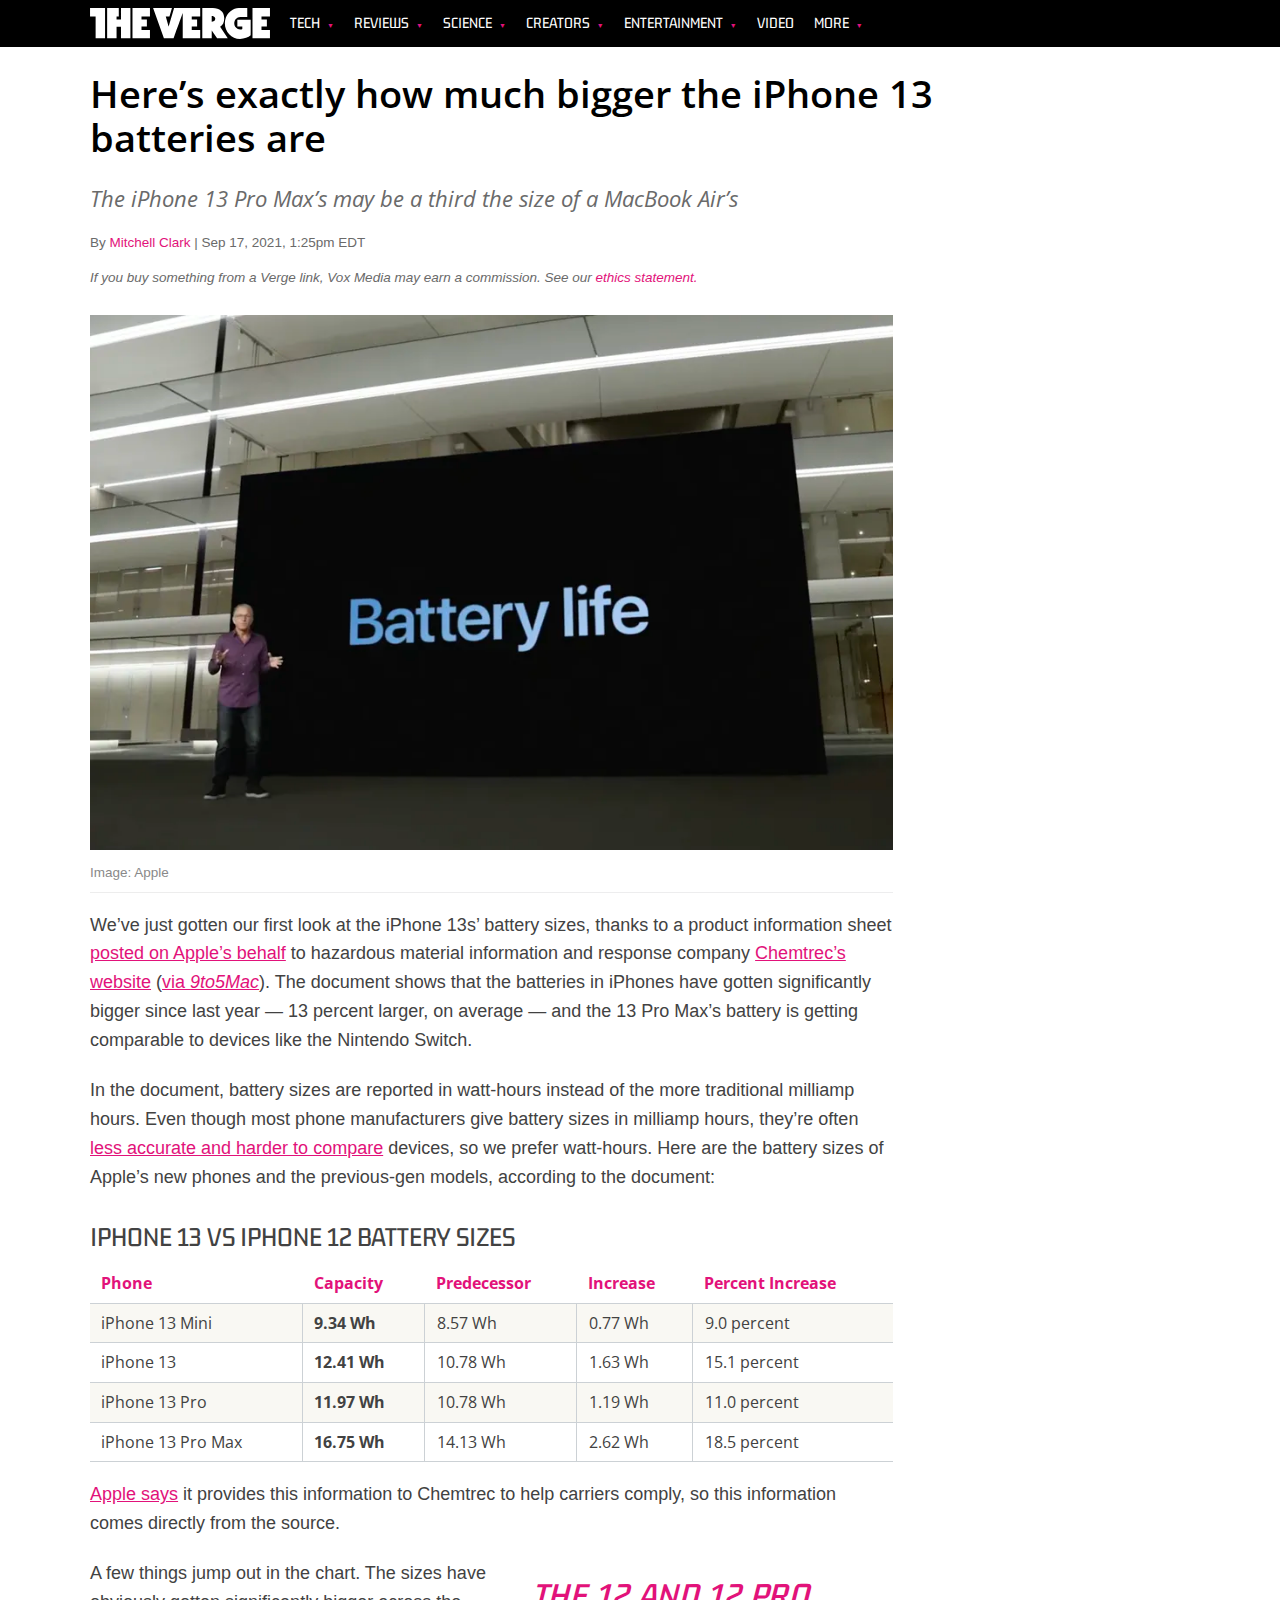
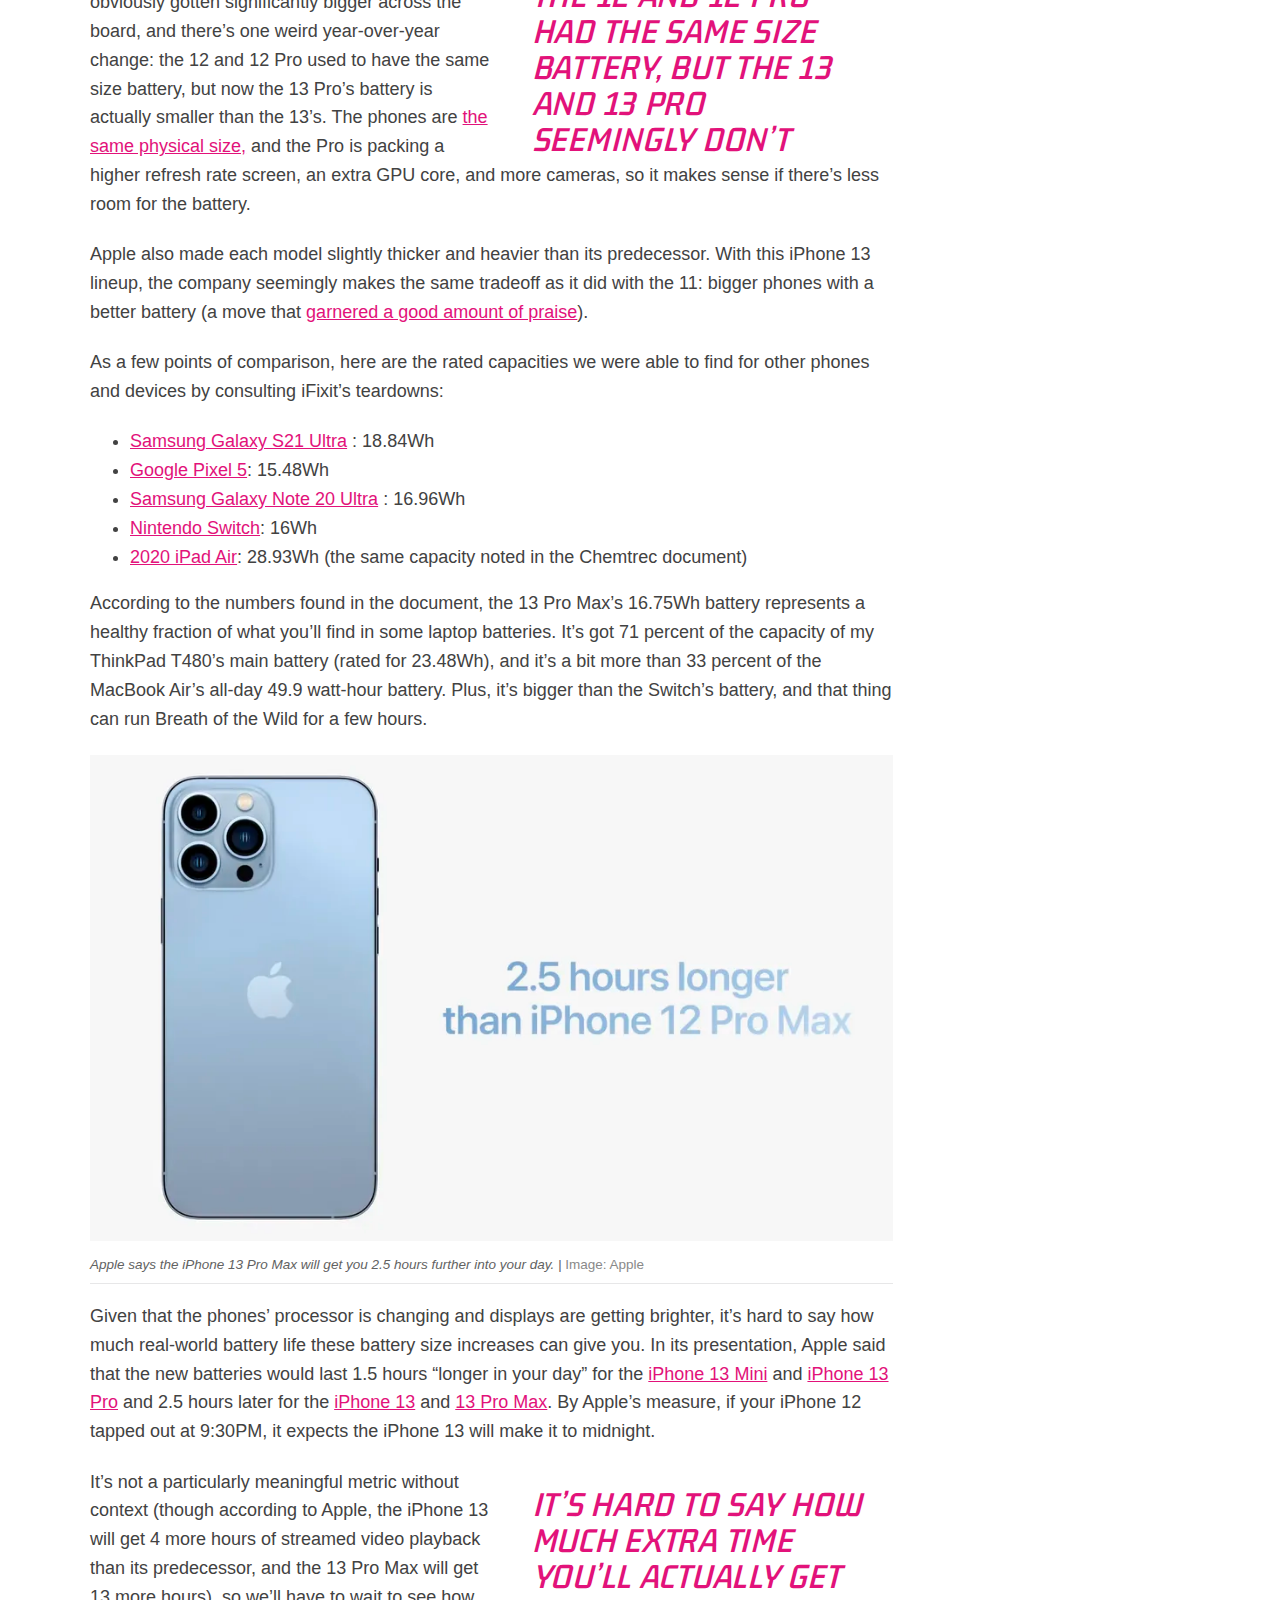
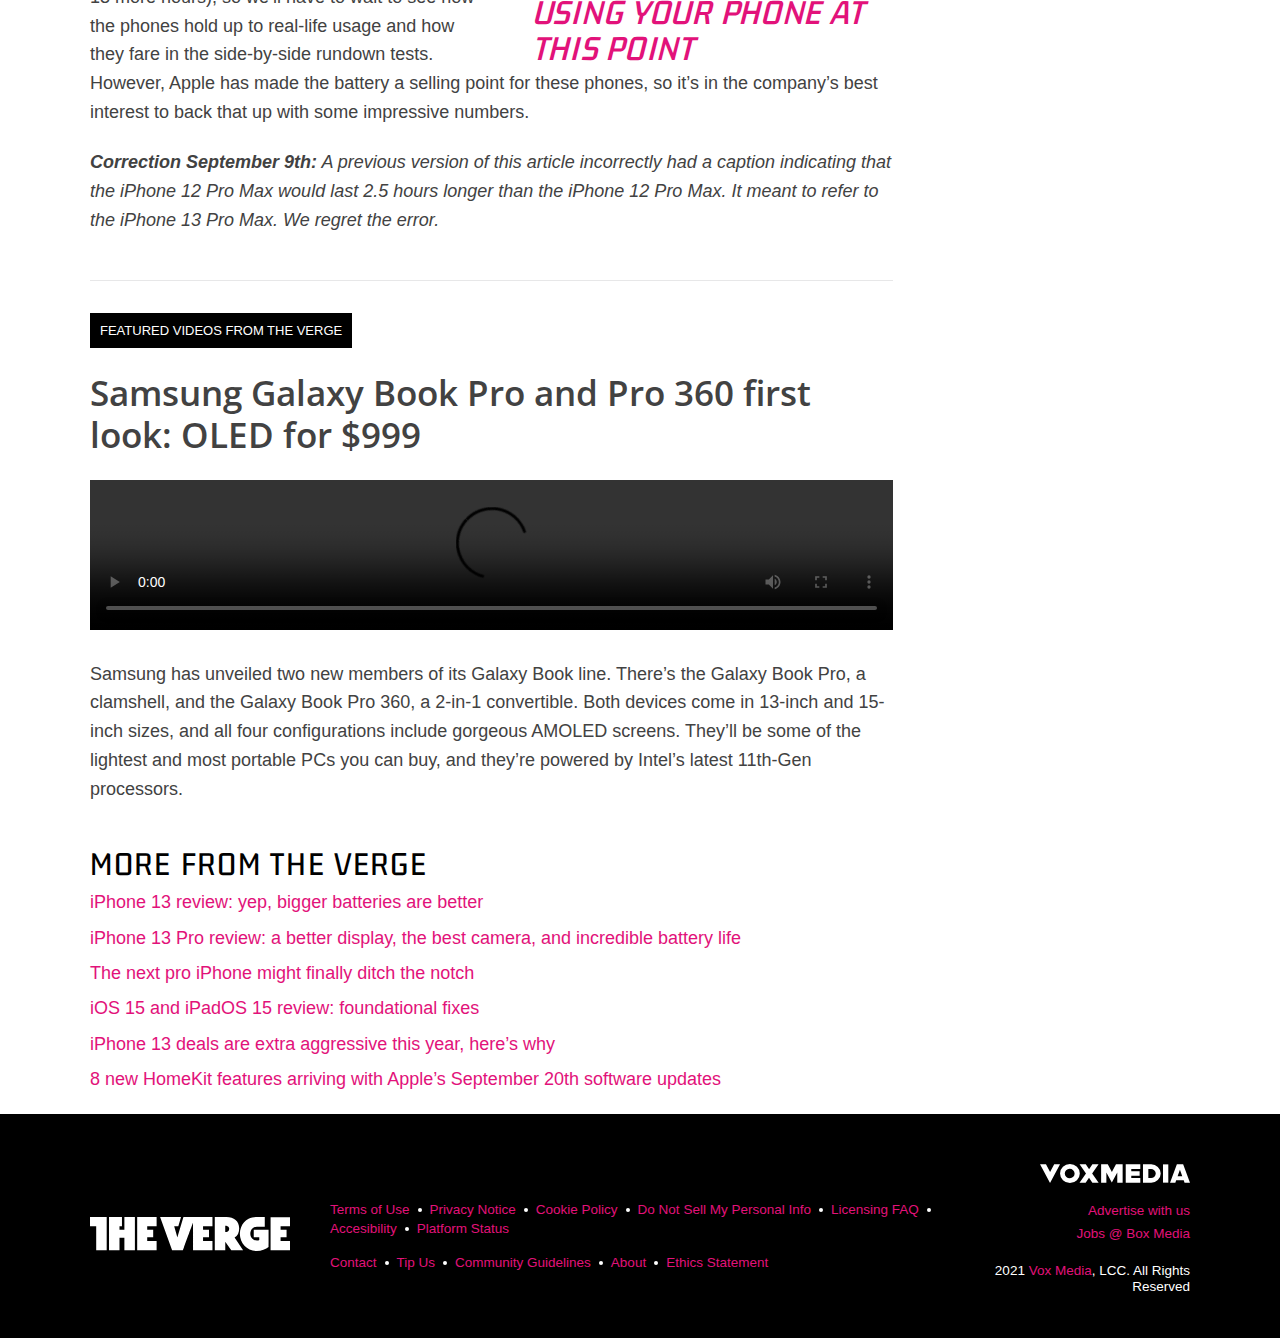
==== news-2.html @ 56ec9a62 "changed news2 name to news-2" ====
<!DOCTYPE html>
<html lang="en">
<head>
    <meta charset="UTF-8">
    <meta http-equiv="X-UA-Compatible" content="IE=edge">
    <meta name="viewport" content="width=device-width, initial-scale=1.0">
    <title>Here’s exactly how much bigger the iPhone 13 batteries are</title>
    <link rel="preconnect" href="https://fonts.googleapis.com">
    <link rel="preconnect" href="https://fonts.gstatic.com" crossorigin>
    <link href="https://fonts.googleapis.com/css2?family=Gemunu+Libre:wght@200;300;400;500;600;700;800&display=swap" rel="stylesheet">
    <link href="https://fonts.googleapis.com/css2?family=Open+Sans:ital,wght@0,300;0,400;0,500;0,600;0,700;0,800;1,300;1,400;1,500;1,600;1,700;1,800&display=swap" rel="stylesheet">
    <link rel="stylesheet" href="normalize.css">
    <link rel="stylesheet" href="styles.css">
</head>
<body>
    <header>
        <nav id="main-nav">
            <div class="nav-container">
                <img class="logo" src="images/logo.svg" alt="the verge logo">
                <ul>
                    <li>
                        <a href=#>TECH
                            <span class="arrow">&#x25BC</span>
                        </a>    
                        <ul class="submenu">
                            <li>
                                <a href=#>Video</a>
                            </li>
                            <li>
                                <a href=#>Amazon</a>
                            </li>
                            <li>
                                <a href=#>Apple</a>
                            </li>
                            <li>
                                <a href=#>Facebook</a>
                            </li>
                            <li>
                                <a href=#>Google</a>
                            </li>
                            <li>
                                <a href=#>Microsoft</a>
                            </li>
                            <li>
                                <a href=#>Samsung</a>
                            </li>
                            <li>
                                <a href=#>Tesla</a>
                            </li>
                            <li>
                                <a href=#>AI</a>
                            </li>
                            <li>
                                <a href=#>Cars</a>
                            </li>
                            <li>
                                <a href=#>Cybersecurity</a>
                            </li>
                            <li>
                                <a href=#>Movile</a>
                            </li>
                            <li>
                                <a href=#>Policy</a>
                            </li>
                            <li>
                                <a href=#>Privacy</a>
                            </li>
                            <li>
                                <a href=#>Scooters</a>
                            </li>
                        </ul>
                    </li>
                    <li>
                        <a href=#>REVIEWS
                            <span class="arrow">&#x25BC</span>
                        </a>    
                        <ul class="submenu">
                            <li>
                                <a href=#>Phones</a>
                            </li>
                            <li>
                                <a href=#>Laptops</a>
                            </li>
                            <li>
                                <a href=#>Headphones</a>
                            </li>
                            <li>
                                <a href=#>Cameras</a>
                            </li>
                            <li>
                                <a href=#>Tablets</a>
                            </li>
                            <li>
                                <a href=#>Smartwatches</a>
                            </li>
                            <li>
                                <a href=#>Speakers</a>
                            </li>
                            <li>
                                <a href=#>Drones</a>
                            </li>
                            <li>
                                <a href=#>Accesories</a>
                            </li>
                            <li>
                                <a href=#>Buying Guides</a>
                            </li>
                            <li>
                                <a href=#>How-tos</a>
                            </li>
                            <li>
                                <a href=#>Deals</a>
                            </li>
                        </ul>
                    </li>
                    <li>
                        <a href=#>SCIENCE
                        <span class="arrow">&#x25BC</span>
                        </a> 
                        <ul class="submenu">
                            <li>
                                <a href=#>Video</a>
                            </li>
                            <li>
                                <a href=#>Space</a>
                            </li>
                            <li>
                                <a href=#>NASA</a>
                            </li>
                            <li>
                                <a href=#>SpaceX</a>
                            </li>
                            <li>
                                <a href=#>Health</a>
                            </li>
                            <li>
                                <a href=#>Energy</a>
                            </li>
                            <li>
                                <a href=#>Environmrnt</a>
                            </li>
                        </ul>
                    </li>
                    <li>
                        <a href=#>CREATORS
                            <span class="arrow">&#x25BC</span>
                        </a>    
                        <ul class="submenu">
                            <li>
                                <a href=#>YouTube</a>
                            </li>
                            <li>
                                <a href=#>Instagram</a>
                            </li>
                            <li>
                                <a href=#>Adobe</a>
                            </li>
                            <li>
                                <a href=#>Kickstarter</a>
                            </li>
                            <li>
                                <a href=#>Tumblr</a>
                            </li>
                            <li>
                                <a href=#>ArtClub</a>
                            </li>
                            <li>
                                <a href=#>Cameras</a>
                            </li>
                            <li>
                                <a href=#>Photography</a>
                            </li>
                            <li>
                                <a href=#>What's in your bag?</a>
                            </li>
                        </ul>
                    </li>
                    <li>
                        <a href=#>ENTERTAINMENT
                            <span class="arrow">&#x25BC</span>
                        </a>    
                        <ul class="submenu">
                            <li>
                                <a href=#>Film</a>
                            </li>
                            <li>
                                <a href=#>TV</a>
                            </li>
                            <li>
                                <a href=#>Games</a>
                            </li>
                            <li>
                                <a href=#>Fortnite</a>
                            </li>
                            <li>
                                <a href=#>Game of Thrones</a>
                            </li>
                            <li>
                                <a href=#>Books</a>
                            </li>
                            <li>
                                <a href=#>Comics</a>
                            </li>
                            <li>
                                <a href=#>Music</a>
                            </li>
                        </ul>
                    </li>
                    <li>
                        <a href="https://www.youtube.com/user/theverge">VIDEO</a>
                    </li>
                    <li>
                        <a href=#>MORE
                            <span class="arrow">&#x25BC</span>
                        </a>    
                        <ul class="submenu">
                            <li>
                                <a href=#>FEATURES</a>
                            </li>
                            <li>
                                <a href=#>PODCASTS</a>
                            </li>
                            <li>
                                <a href=#>NEWSLETTERS</a>
                            </li>
                            <li>
                                <a href=#>STORE</a>
                            </li>
                        </ul>
                    </li>
                </ul>
            </div>
        </nav>
    </header>
    <main>
        <article>
            <h1 class="title">Here’s exactly how much bigger the iPhone 13 batteries are</h1>
            <p class="summary">The iPhone 13 Pro Max’s may be a third the size of a MacBook Air’s</p>
            <div class="author-container">
                <span>By</span>
                <span><a href="https://www.theverge.com/authors/mitchell-clark">Mitchell Clark</a></span> |
                <time datetime="2021-09-17T17:25:47">Sep 17, 2021,  1:25pm EDT</time>
            </div>
            <p class=disclosure>
                If you buy something from a Verge link, Vox Media may earn a commission. See our 
                    <a href="https://www.theverge.com/ethics-statement" target="_blank">ethics statement.
                    </a>
            </p>
            <div class="container">
                <figure class="figure-1">
                    <img
                        src="images/image5.webp"
                        alt="Battery life">
                    <figcaption>
                        Image: Apple                                       
                    </figcaption>
                </figure>
                <p>
                    We’ve just gotten our first look at the iPhone 13s’ battery sizes, thanks to a product information sheet
                    <a href="https://www.apple.com/legal/more-resources/gtc.html" target=_blank>posted on Apple’s behalf</a> 
                    to hazardous material information and response company 
                    <a href="https://app.clickdimensions.com/blob/chemtreccom-aczvc/files/apis_bpisreportupdated20210916.pdf?1631813744835">
                    Chemtrec’s website</a> 
                    (<a href="https://9to5mac.com/2021/09/16/iphone-13-battery-life/">via <em>9to5Mac</em></a>). The document shows that
                    the batteries in iPhones have gotten significantly bigger since last year — 13 percent larger, on average —
                    and the 13 Pro Max’s battery is getting comparable to devices like the Nintendo Switch.
                </p>
                <p>
                    In the document, battery sizes are reported in watt-hours instead of the more traditional milliamp hours.
                    Even though most phone manufacturers give battery sizes in milliamp hours, they’re often 
                    <a href="https://www.nytimes.com/wirecutter/blog/watts-in-a-name-why-were-using-watt-hours-to-compare-batteries/">
                    less accurate and harder to compare</a> devices, so we prefer watt-hours. Here are the battery sizes of
                    Apple’s new phones and the previous-gen models, according to the document:
                </p>
                <h3>IPHONE 13 VS IPHONE 12 BATTERY SIZES</h3>
                <table id="table">
                    <thead>
                        <tr>
                            <th>Phone</th>
                            <th>Capacity</th>
                            <th>Predecessor</th>
                            <th>Increase</th>
                            <th>Percent Increase</th>
                        </tr>
                    </thead>
                    <tbody>
                        <tr>
                            <td>iPhone 13 Mini</td>
                            <td>9.34 Wh</td>
                            <td>8.57 Wh</td>
                            <td>0.77 Wh</td>
                            <td>9.0 percent</td>
                        </tr>
                        <tr>
                            <td>iPhone 13</td>
                            <td>12.41 Wh</td>
                            <td>10.78 Wh</td>
                            <td>1.63 Wh</td>
                            <td>15.1 percent</td>
                        </tr>
                        <tr>
                            <td>iPhone 13 Pro</td>
                            <td>11.97 Wh</td>
                            <td>10.78 Wh</td>
                            <td>1.19 Wh</td>
                            <td>11.0 percent</td>
                        </tr>
                        <tr>
                            <td>iPhone 13 Pro Max</td>
                            <td>16.75 Wh</td>
                            <td>14.13 Wh</td>
                            <td>2.62 Wh</td>
                            <td>18.5 percent</td>
                        </tr>
                    </tbody>
                </table>
                <p>
                    <a href="https://www.apple.com/legal/more-resources/gtc.html" target="_blank">Apple says</a>
                    it provides this information to Chemtrec to help carriers comply, so this information comes
                    directly from the source.
                </p>
                <aside>
                    <q>THE 12 AND 12 PRO HAD THE SAME SIZE BATTERY, BUT THE 13 AND 13 PRO SEEMINGLY DON’T</q>
                </aside>
                <p>
                    A few things jump out in the chart. The sizes have obviously gotten significantly bigger across
                    the board, and there’s one weird year-over-year change: the 12 and 12 Pro used to have the same
                    size battery, but now the 13 Pro’s battery is actually smaller than the 13’s. The phones are
                    <a href="https://www.theverge.com/22674143/apple-iphone-13-pro-12-samsung-galaxy-pixel-android-comparison-specs">
                    the same physical size,</a> and the Pro is packing a higher refresh rate screen, an extra GPU
                    core, and more cameras, so it makes sense if there’s less room for the battery.
                </p>
                <p>
                    Apple also made each model slightly thicker and heavier than its predecessor. With this iPhone 13
                    lineup, the company seemingly makes the same tradeoff as it did with the 11: bigger phones with a
                    better battery (a move that <a href="https://www.theverge.com/2019/9/11/20859715/iphone-11-pro-max-battery-life-size-thickness-weight-apple">
                    garnered a good amount of praise</a>).
                </p>
                <p>
                    As a few points of comparison, here are the rated capacities we were able to find for other phones and
                    devices by consulting iFixit’s teardowns:
                </p>
                <ul class="phones">
                    <li><a href="https://guide-images.cdn.ifixit.com/igi/m4vrgZ3PqskbyvKM.huge">Samsung Galaxy S21 Ultra</a>
                        : 18.84Wh</li>
                    <li><a href="https://guide-images.cdn.ifixit.com/igi/oR3xLWXumQOWvDOi.huge">Google Pixel 5</a>: 15.48Wh</li>
                    <li><a href="https://guide-images.cdn.ifixit.com/igi/fGLArIvH1JFVZruL.huge">Samsung Galaxy Note 20 Ultra</a>
                        : 16.96Wh</li>
                    <li><a href="https://guide-images.cdn.ifixit.com/igi/FMbVvMqgfc4HxXFV.huge">Nintendo Switch</a>: 16Wh</li>
                    <li><a href="https://es.ifixit.com/Desmontaje/iPad+Air+4+Teardown/141032">2020 iPad Air</a>: 28.93Wh 
                        (the same capacity noted in the Chemtrec document)</li>
                </ul>
                <p>
                    According to the numbers found in the document, the 13 Pro Max’s 16.75Wh battery represents a healthy
                    fraction of what you’ll find in some laptop batteries. It’s got 71 percent of the capacity of my
                    ThinkPad T480’s main battery (rated for 23.48Wh), and it’s a bit more than 33 percent of the MacBook Air’s
                    all-day 49.9 watt-hour battery. Plus, it’s bigger than the Switch’s battery, and that thing can run
                    Breath of the Wild for a few hours.
                </p>
                <figure class="figure-2">
                    <img
                        src="images/image6.webp"
                        alt="iPhone 13 Pro Max">
                    <figcaption>
                        Apple says the iPhone 13 Pro Max will get you 2.5 hours further into your day. | 
                        <span>Image: Apple</span>                                       
                    </figcaption>
                </figure>
                <p>
                    Given that the phones’ processor is changing and displays are getting brighter, it’s hard to say how
                    much real-world battery life these battery size increases can give you. In its presentation, Apple said
                    that the new batteries would last 1.5 hours “longer in your day” for the 
                    <a href="https://www.youtube.com/watch?v=EvGOlAkLSLw&t=3154s">iPhone 13 Mini</a> and 
                    <a href="https://youtu.be/EvGOlAkLSLw?t=4401">iPhone 13 Pro</a> and 2.5 hours later for the 
                    <a href="https://youtu.be/EvGOlAkLSLw?t=3156">iPhone 13</a> and 
                    <a href="https://youtu.be/EvGOlAkLSLw?t=4407">13 Pro Max</a>. By Apple’s measure, if your iPhone 12
                    tapped out at 9:30PM, it expects the iPhone 13 will make it to midnight.
                </p>
                <aside>
                    <q>IT’S HARD TO SAY HOW MUCH EXTRA TIME YOU’LL ACTUALLY GET USING YOUR PHONE AT THIS POINT</q>
                </aside>
                <p>
                    It’s not a particularly meaningful metric without context (though according to Apple, the iPhone 13
                    will get 4 more hours of streamed video playback than its predecessor, and the 13 Pro Max will get
                    13 more hours), so we’ll have to wait to see how the phones hold up to real-life usage and how they
                    fare in the side-by-side rundown tests. However, Apple has made the battery a selling point for these
                    phones, so it’s in the company’s best interest to back that up with some impressive numbers.
                </p>
                <p class=correction>
                    <em><strong>Correction September 9th:</strong> A previous version of this article incorrectly had a
                    caption indicating that the iPhone 12 Pro Max would last 2.5 hours longer than the iPhone 12 Pro Max.
                    It meant to refer to the iPhone 13 Pro Max. We regret the error.</em>
                </p>
                <div>
                    <span class="box-title">FEATURED VIDEOS FROM THE VERGE</span>
                </div>
                <h2 class="video-title">Samsung Galaxy Book Pro and Pro 360 first look: OLED for $999</h2>
                <figure id="video">    
                    <video controls>
                        <source src="video/video2.mp4" type="video/mp4">
                    </video>
                    <figcaption>
                        Samsung has unveiled two new members of its Galaxy Book line. There’s the Galaxy Book Pro,
                        a clamshell, and the Galaxy Book Pro 360, a 2-in-1 convertible. Both devices come in 13-inch
                        and 15-inch sizes, and all four configurations include gorgeous AMOLED screens. They’ll be
                        some of the lightest and most portable PCs you can buy, and they’re powered by Intel’s latest
                        11th-Gen processors.
                    </figcaption>
                </figure>
                <h2 class="more-news-title">MORE FROM THE VERGE</h2>
                <ul class="more-news">
                    <li>
                        <a href="https://www.theverge.com/22684421/apple-iphone-13-mini-review">
                        iPhone 13 review: yep, bigger batteries are better
                        </a>
                    </li>
                    <li>
                        <a href="https://www.theverge.com/22684033/apple-iphone-13-pro-max-review">
                        iPhone 13 Pro review: a better display, the best camera, and incredible battery life
                        </a>
                    </li>
                    <li>
                        <a href="https://www.theverge.com/2021/9/20/22683948/iphone-14-rumor-foldable-fingerprint-48mp-punch-hole">
                        The next pro iPhone might finally ditch the notch
                        </a>
                    </li>
                    <li>
                        <a href="https://www.theverge.com/22683681/ios-15-ipados-review-iphone-ipad-apple">
                        iOS 15 and iPadOS 15 review: foundational fixes
                        </a>
                    </li>
                    <li>
                        <a href="https://www.theverge.com/2021/9/20/22678111/iphone-13-carrier-promotions-new-signups">
                        iPhone 13 deals are extra aggressive this year, here’s why
                        </a>
                    </li>
                    <li>
                        <a href="https://www.theverge.com/2021/9/17/22679870/new-apple-homekit-features-homepod-mini">
                        8 new HomeKit features arriving with Apple’s September 20th software updates
                        </a>
                    </li>
                </ul>
            </div>
        </article>
    </main>
    <footer>
        <div class="footer-container">
            <div>
                <img class="footer-logo" src="images/logo.svg" alt="the verge logo">
            </div>
            <div class="footer-list">
                <ul>
                    <li>
                        <a href="#">Terms of Use</a>
                        <span class="dot"></span>
                    </li>
                    <li>
                        <a href="#">Privacy Notice</a>
                        <span class="dot"></span>
                    </li>
                    <li>
                        <a href="#">Cookie Policy</a>
                        <span class="dot"></span>
                    </li>
                    <li>
                        <a href="#">Do Not Sell My Personal Info</a>
                        <span class="dot"></span>
                    </li>
                    <li>
                        <a href="#">Licensing FAQ</a>
                        <span class="dot"></span>
                    </li>
                    <li>
                        <a href="#">Accesibility</a>
                        <span class="dot"></span>
                    </li>
                    <li>
                        <a href="#">Platform Status</a>
                    </li>
                </ul>
                <ul>
                    <li>
                        <a href="#">Contact</a>
                        <span class="dot"></span>
                    </li>
                    <li>
                        <a href="#">Tip Us</a>
                        <span class="dot"></span>
                    </li>
                    <li>
                        <a href="#">Community Guidelines</a>
                        <span class="dot"></span>
                    </li>
                    <li>
                        <a href="#">About</a>
                        <span class="dot"></span>
                    </li>
                    <li>
                        <a href="#">Ethics Statement</a>
                    </li>
            </div>
            <div class="rights">
                <a href="#"><img src="images/voxmedia.svg" alt="voxmedia logo" class="voxmedia-logo"></a>
                <a href=#>Advertise with us</a>
                <a href=#>Jobs @ Box Media</a>
                <p>2021 <a href=#>Vox Media</a>, LCC. All Rights Reserved</p>
            </div>
        </div>
    </footer>
</body>
</html>
---- styles.css ----
* {
    box-sizing: border-box;
}

main {
    margin: 0 auto;
    max-width: 1100px;
}

h1 {
    font-family: 'Open Sans', Helvetica, sans-serif;
    font-weight: 600;
    font-size: 38px;
    color: #000000;  
}

h3 {
    margin-bottom: 10.8px;
    line-height: 33.75px;
    font-family: 'Gemunu Libre', Helvetica, sans-serif;
    font-size: 28.125px;
    font-weight: 500;
    color: #424242; 
}

figure {
    margin: 0;
}

article p {
    margin-bottom: 21.6px;
    line-height: 28.8px;
    font-family: Helvetica, sans-serif;
    font-size: 18px;
    font-weight: 300;
    color: #424242;
}

article p a {
    color:#e2127A;
    cursor: pointer;
}

article p a:hover {
    color: #a32a66fa;
    text-decoration: none;
}

aside {
    position: relative;
    margin-left: 5%;
    width: 45%;
    letter-spacing: 0.72px;
    line-height: 36px;
    padding-top: 18px;
    padding-right: 22.5px;
    float: right;
    font-family: 'Gemunu Libre', Helvetica, sans-serif;
    font-size: 36px;
    font-style: italic;
    font-weight: 600;
    color: #e2127A; 
}

aside q::before {
    content: "";
}

#main-nav {
    padding: 8px 0;
    background-color: #000; 
}

#main-nav .logo {
    width: 180px;
    margin-right: 20px;
}

#main-nav a {
    display: flex;
    display: block;
    align-items: center;
    justify-content: center;
    height: inherit;
    background-color: #000;
    color:#ffffff;
    font-family: 'Gemunu Libre', Arial, Helvetica, sans-serif;
    text-decoration: none;
    white-space: nowrap;
    margin-right: 20px;
}

#main-nav ul {
    display: flex;   
    margin: 0;
    padding: 0;
    list-style: none;
}

#main-nav .nav-container {
    display: flex;
    align-items: center;
    max-width: 1100px;
    margin: auto;
}

#main-nav li {
    text-align: center;
    position: relative;
    width: 100%;
}

#main-nav li:hover .submenu > li {
    display: block;
    top: 0px
}

.submenu li {
    display: none;
    position: absolute;
    width: 100%;
    min-width: 150px;
}

.submenu {
    display: flex;
    flex-direction: column;
    position: absolute;
    width: 100%;
}

.arrow {
    margin-left: 4px;
    font-size: 7px;
    color: #e2127A;
}

.arrow:hover {
    color:#ffffff
}

h1.title {
    width: 80%;
}

.summary {   
    font-family: 'Open Sans', sans-serif;
    font-size: 21.6px;
    font-style: italic;
    font-weight: 400;
    color: #6A6A6A;
}

.author-container {    
    font-family: Helvetica, sans-serif;
    font-size: 13.5px;
    font-weight: 300;
    color: #6A6A6A;
}

.author-container a {
    text-decoration: none;
    color: #e2127A;
}

.author-container a:hover {
    color: #a32a66fa;
}

p.disclosure {    
    font-family: Helvetica, sans-serif;
    font-size: 13.5px;
    font-style: italic;
    font-weight: 400;
    color: #6A6A6A;
}

p.disclosure a {
    text-decoration: none;
    color: #e2127A;
}

p.disclosure a:hover {
    color:#e2127A;
}

.container {
    width: 73%;
}

.figure-1 img {
    width: 100%;
}

.figure-1 figcaption {
    padding: 8px 0px;
    line-height: 21.6px;
    border-bottom-color: rgb(231, 231, 232);
    border-bottom-style: solid;
    border-bottom-width: 1px;
    font-family: Helvetica, sans-serif;
    font-size: 13.5px;       
    color: #626262;
    opacity: 0.75;
}

#table {
    text-align: left;
    width: 100%;
    border-collapse: collapse;
    font-family: 'Open Sans', sans-serif;
    font-feature-settings: "tnum";
    font-size: 16px; 
}

#table tbody tr:nth-child(odd) {
    background-color: #f9f8f3ff;
}

#table th, #table td {
    padding: 10.125px 11.25px;
    border: 1px solid #ccd1d5;
}

#table th {
    border: none;
    font-weight: 700;
    color: #e2127A; 
}

#table td {    
    font-weight: 400;
    color: #424242;
}

#table tbody tr td:first-child {
    border-left: none;
}

#table tbody tr td:last-child {
    border-right: none;
}

#table tbody tr td:nth-child(2) {
    font-weight: bold;
}

ul.phones {
    line-height: 28.8px;
    font-family: Helvetica, sans-serif;
    font-size: 18px;
    font-weight: 300;
    color: #424242;
}

.phones li a {
    line-height: 28.8px;
    font-family: Helvetica, sans-serif;
    font-size: 18px;
    font-weight: 300;
    color: #e2127A;
}

.phones a:hover {
    color: #a32a66fa;
    text-decoration: none;
}
    
.figure-2 img {
    width: 100%;
}

.figure-2 figcaption {
    padding: 8px 0px;
    border-bottom-color: rgb(231, 231, 232);
    border-bottom-style: solid;
    border-bottom-width: 1px;
    line-height: 21.6px;
    font-family: Helvetica, sans-serif;
    font-size: 13.5px;
    font-style: italic; 
    color: #626262;
}

.figure-2 figcaption span {
    font-style: normal;
    opacity: 0.75;    
}

p.correction {
    margin-bottom: 40px;
    margin-block-start: 0px;
    padding-bottom: 45px;
    border-bottom-color: rgb(231, 231, 232);
    border-bottom-style: solid;
    border-bottom-width: 1px;
}

.correction strong{
    font-weight: bold;
}

span.box-title {
    padding: 10px;
    margin-bottom: 15px;
    background-color: #000000;
    line-height: 20.8px;
    font-family: Helvetica, sans-serif;
    font-size: 13px;
    color: #ffffff;        
}

h2.video-title {
    margin-bottom: 25px;
    line-height: 42.1875px;
    font-family: 'Open Sans', Helvetica, sans-serif;
    font-weight: 600;
    font-size: 35.1562px;
    color: rgb(66,66,66);
}   

video {
    width: 100%;
}

#video figcaption {
    margin-top: 25px;
    font-family: Helvetica, sans-serif;
    font-size: 18px;
    font-weight: 300;
    line-height: 28.8px;
    color: rgb(66,66,66); 
}

.more-news-title {
    padding-top: 12px;
    padding-right: 8px;
    margin-bottom:1px;
    font-family: 'Gemunu Libre', Helvetica, sans-serif;
    font-size: 34.2px;
    font-weight: 500;
    letter-spacing: 1.71px;
}

ul.more-news {
    margin-top:2px;
    padding: 0;
    list-style: none;    
}

.more-news li {
    padding: 8px 0px;
    list-style: none;
}
.more-news a {
    font-family: Helvetica, sans-serif;
    font-size: 18px;
    font-weight: 400;
    line-height: 18px;
    text-decoration: none;
    color: #e2127A;
}

.more-news a:hover {
    color: #a32a66fa
}

footer {
    width: 100%;
    padding: 50px 0 30px;
    background-color: #000000;
}

.footer-container {
    display: flex;
    justify-content: space-between;
    align-items: center;
    margin: 0 auto;
    max-width: 1100px;
}

.footer-logo {
    width: 200px;
}

.footer-list {
    flex-grow: 1;
}

.footer-list li {
    display: inline;
    padding-right: 4px;
}

.footer-list a {
    font-family: Helvetica, sans-serif;
    font-size: 13.5px;
    text-decoration: none;
    color: #e2127A;
}

.footer-list a:hover {
    color:#690f3c;
}

.dot {
    display: inline-block;
    margin-bottom: 2px;
    margin-left: 4px;
    height: 4px;
    width: 4px;
    border-radius: 50%;
    background-color: white;
}

.voxmedia-logo {
    width: 150px;
    margin-bottom: 8px;
}

.rights {
    display: flex;
    flex-direction: column;
    align-items: flex-end;
    text-align: right;
    font-family: Helvetica, sans-serif;
    font-family: Helvetica, sans-serif;
    font-size: 13.5px;
    color: white;
}

.rights a {
    margin-bottom: 8px;
    text-decoration: none;
    color: #e2127A;
}

.rights a:hover {
    color:#690f3c;
}
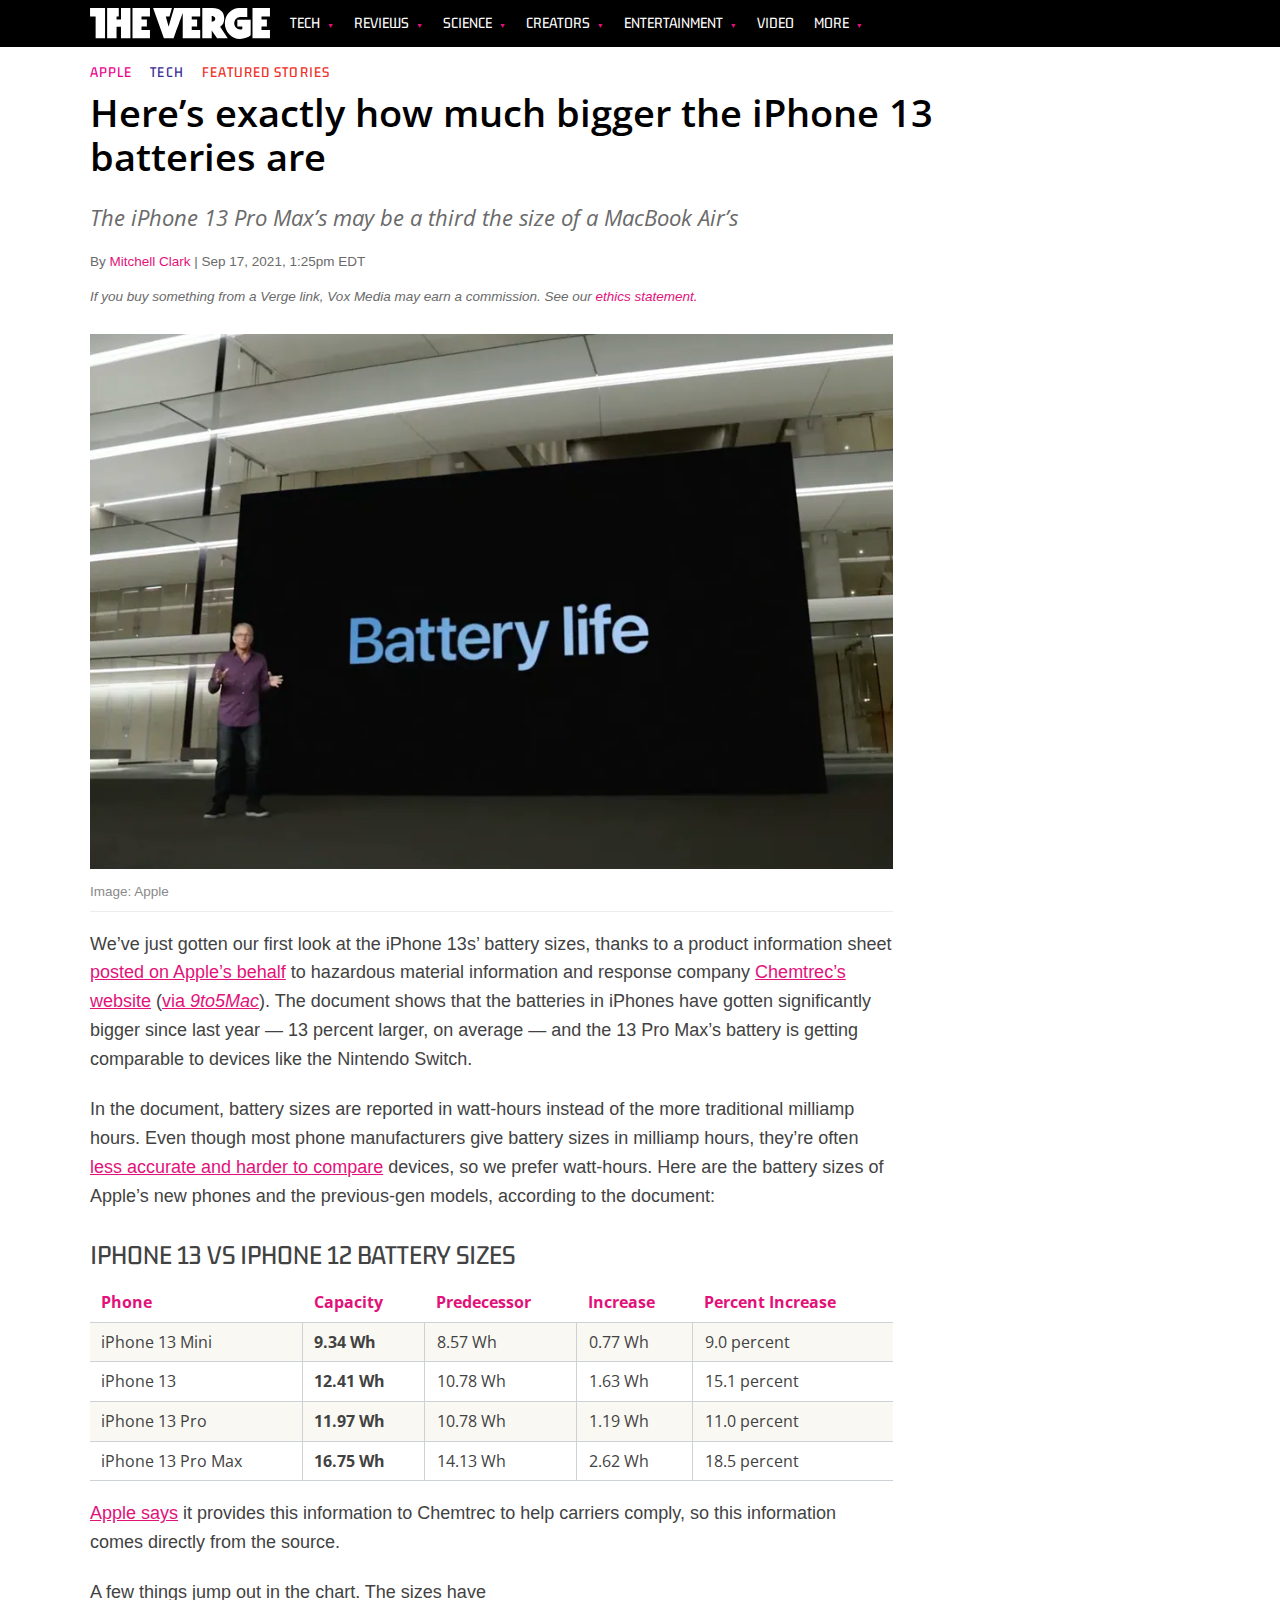
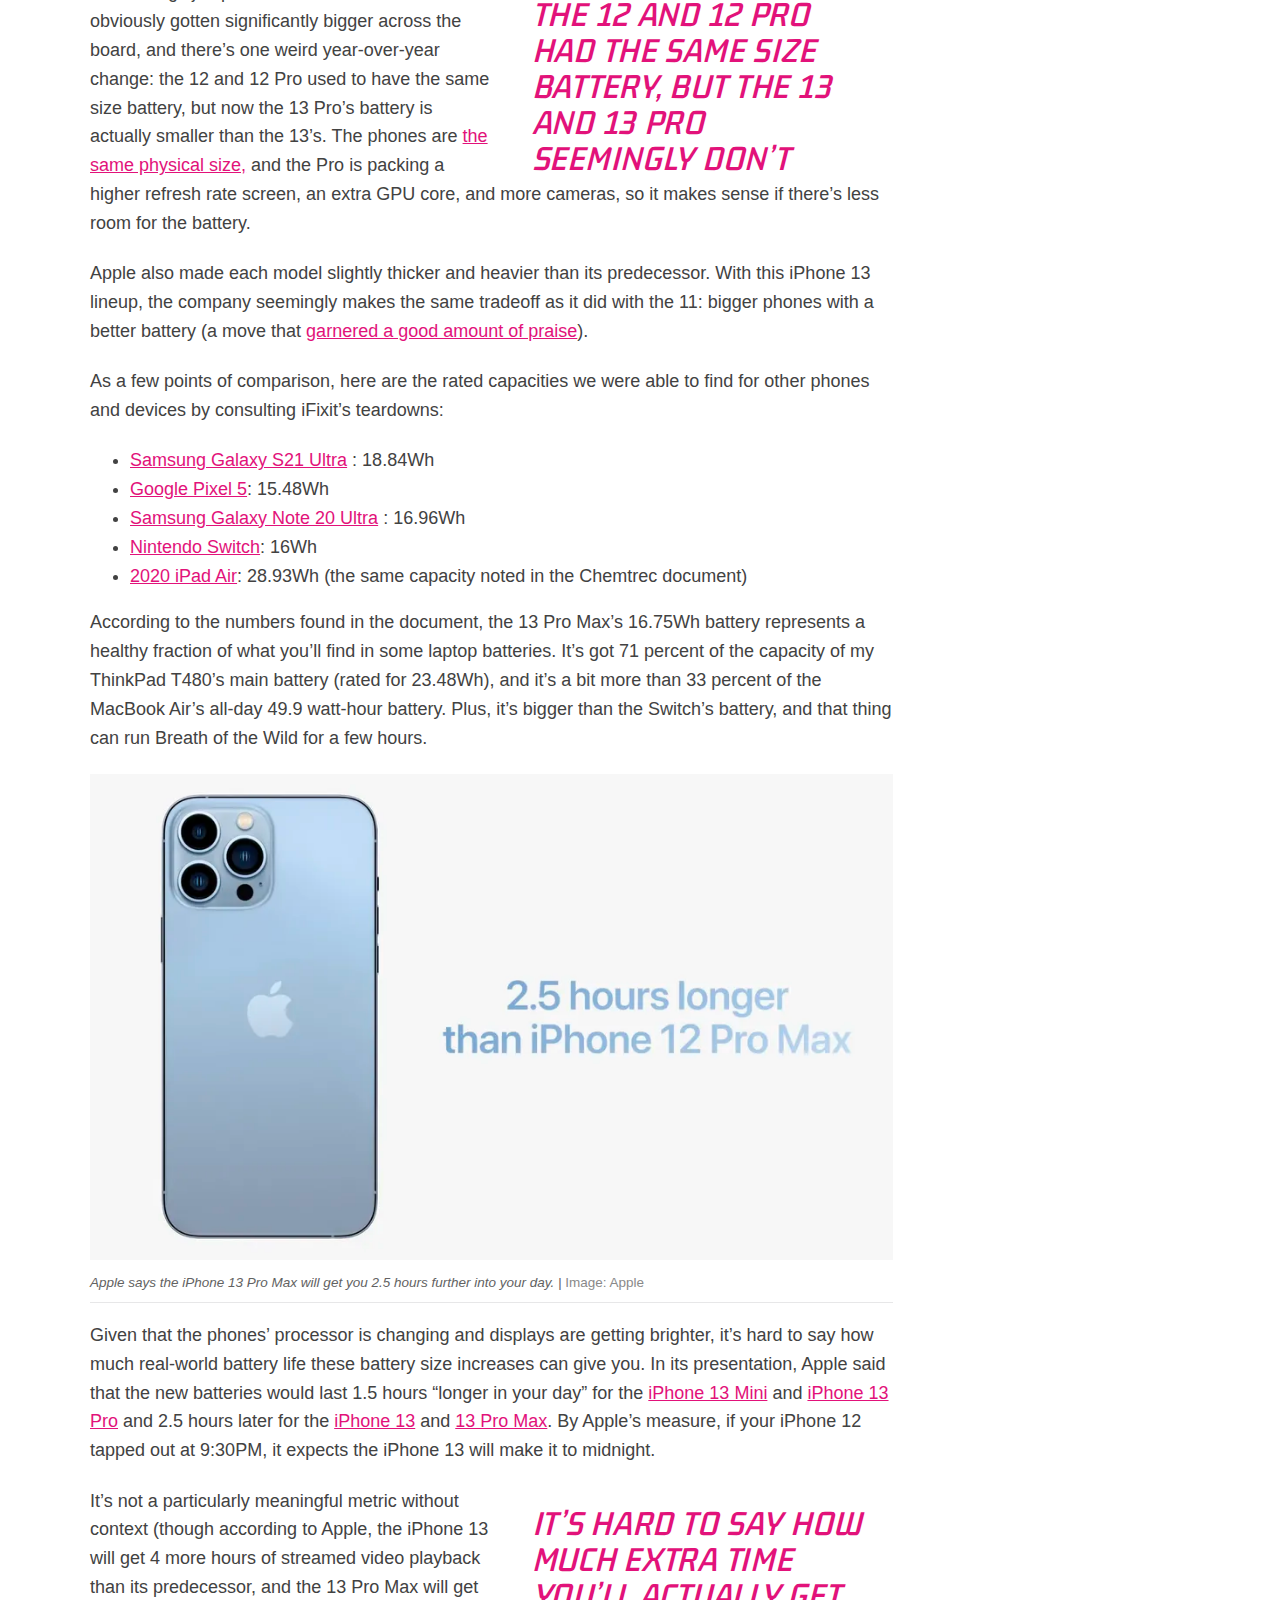
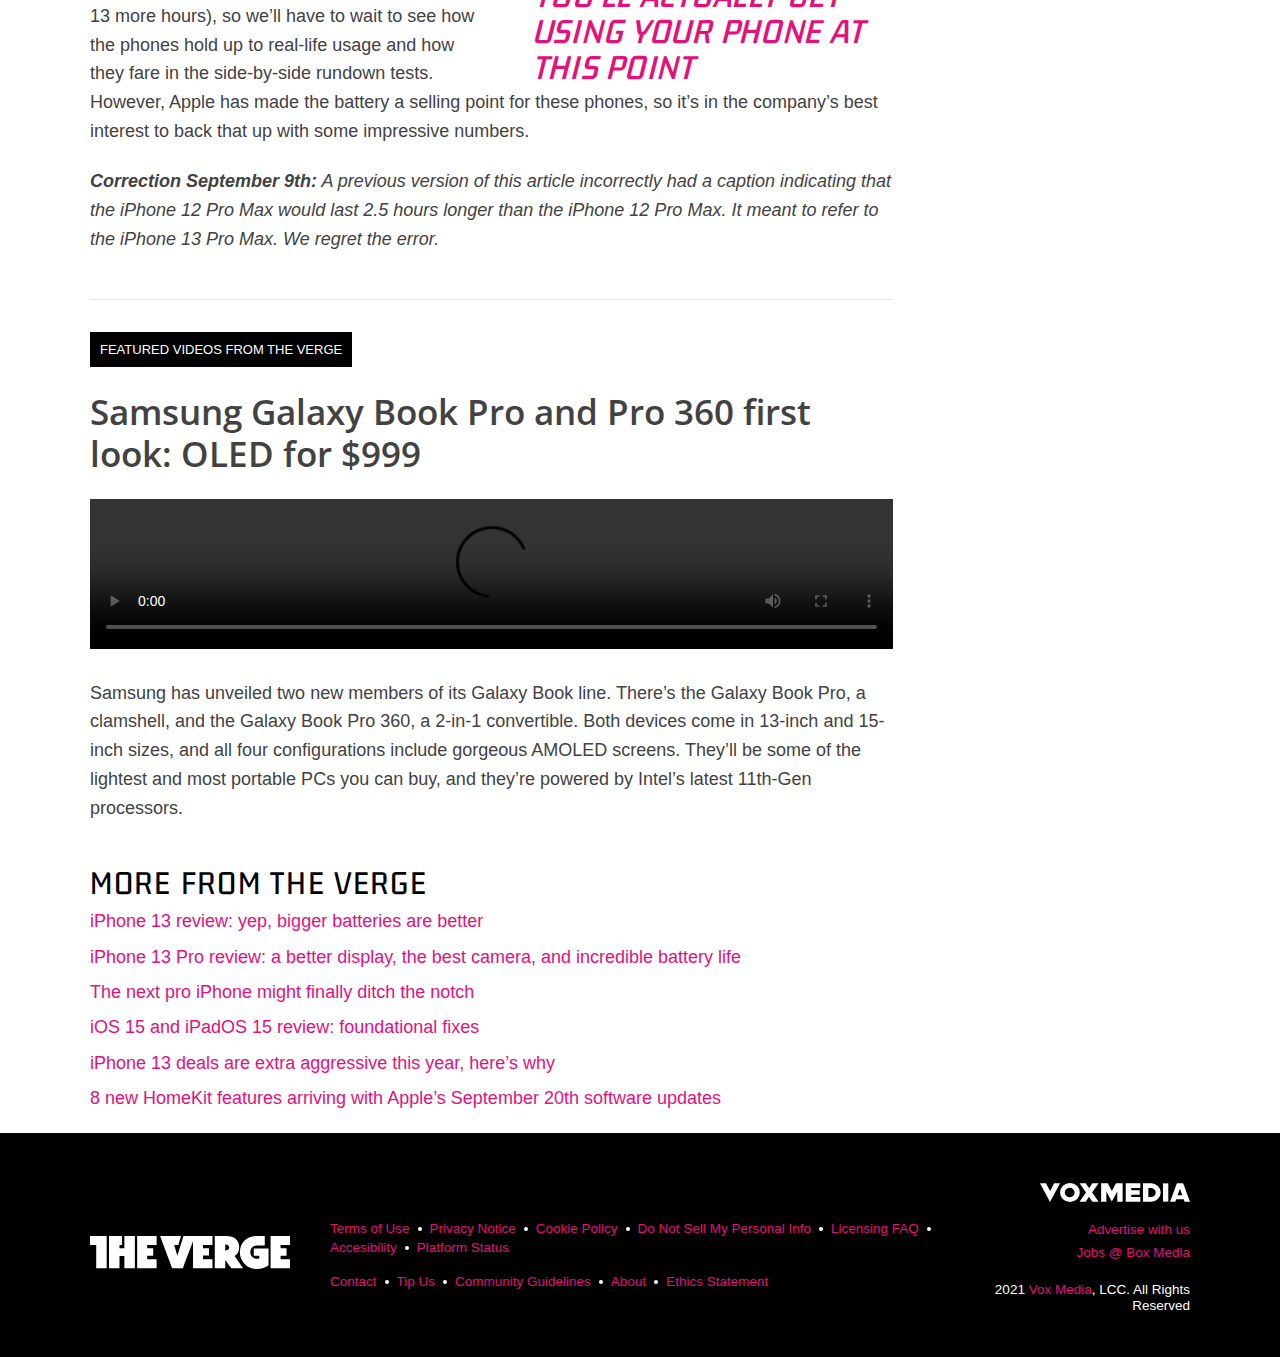
==== commit 7a836ca7: "created the links bar above the main title and gave it styles" ====
--- a/news-2.html
+++ b/news-2.html
@@ -233,6 +233,11 @@
         </nav>
     </header>
     <main>
+        <div id="links">
+            <span><a href=#>APPLE</a></span>
+            <span><a href=#>TECH</a></span>
+            <span><a href=#>FEATURED STORIES</a></span>
+        </div>
         <article>
             <h1 class="title">Here’s exactly how much bigger the iPhone 13 batteries are</h1>
             <p class="summary">The iPhone 13 Pro Max’s may be a third the size of a MacBook Air’s</p>
--- a/styles.css
+++ b/styles.css
@@ -139,7 +139,35 @@
     color:#ffffff
 }
 
+#links {
+    margin-top: 16px;
+}
+
+#links a {
+    padding-top: 8px;
+    padding-right: 14px;
+    font-family: 'Gemunu Libre', Helvetica, sans-serif;
+    font-size: 15.3px;
+    font-weight: 500;
+    line-height: 15.3px;
+    letter-spacing: 1.071px;
+    text-decoration: none;
+}
+
+#links span:nth-child(1) a {
+    color: #EC008A;
+}
+
+#links span:nth-child(2) a {
+    color: #372b94;
+}
+
+#links span:nth-child(3) a {
+    color: #f02d25;
+}
+
 h1.title {
+    margin-top: 10px;
     width: 80%;
 }
 
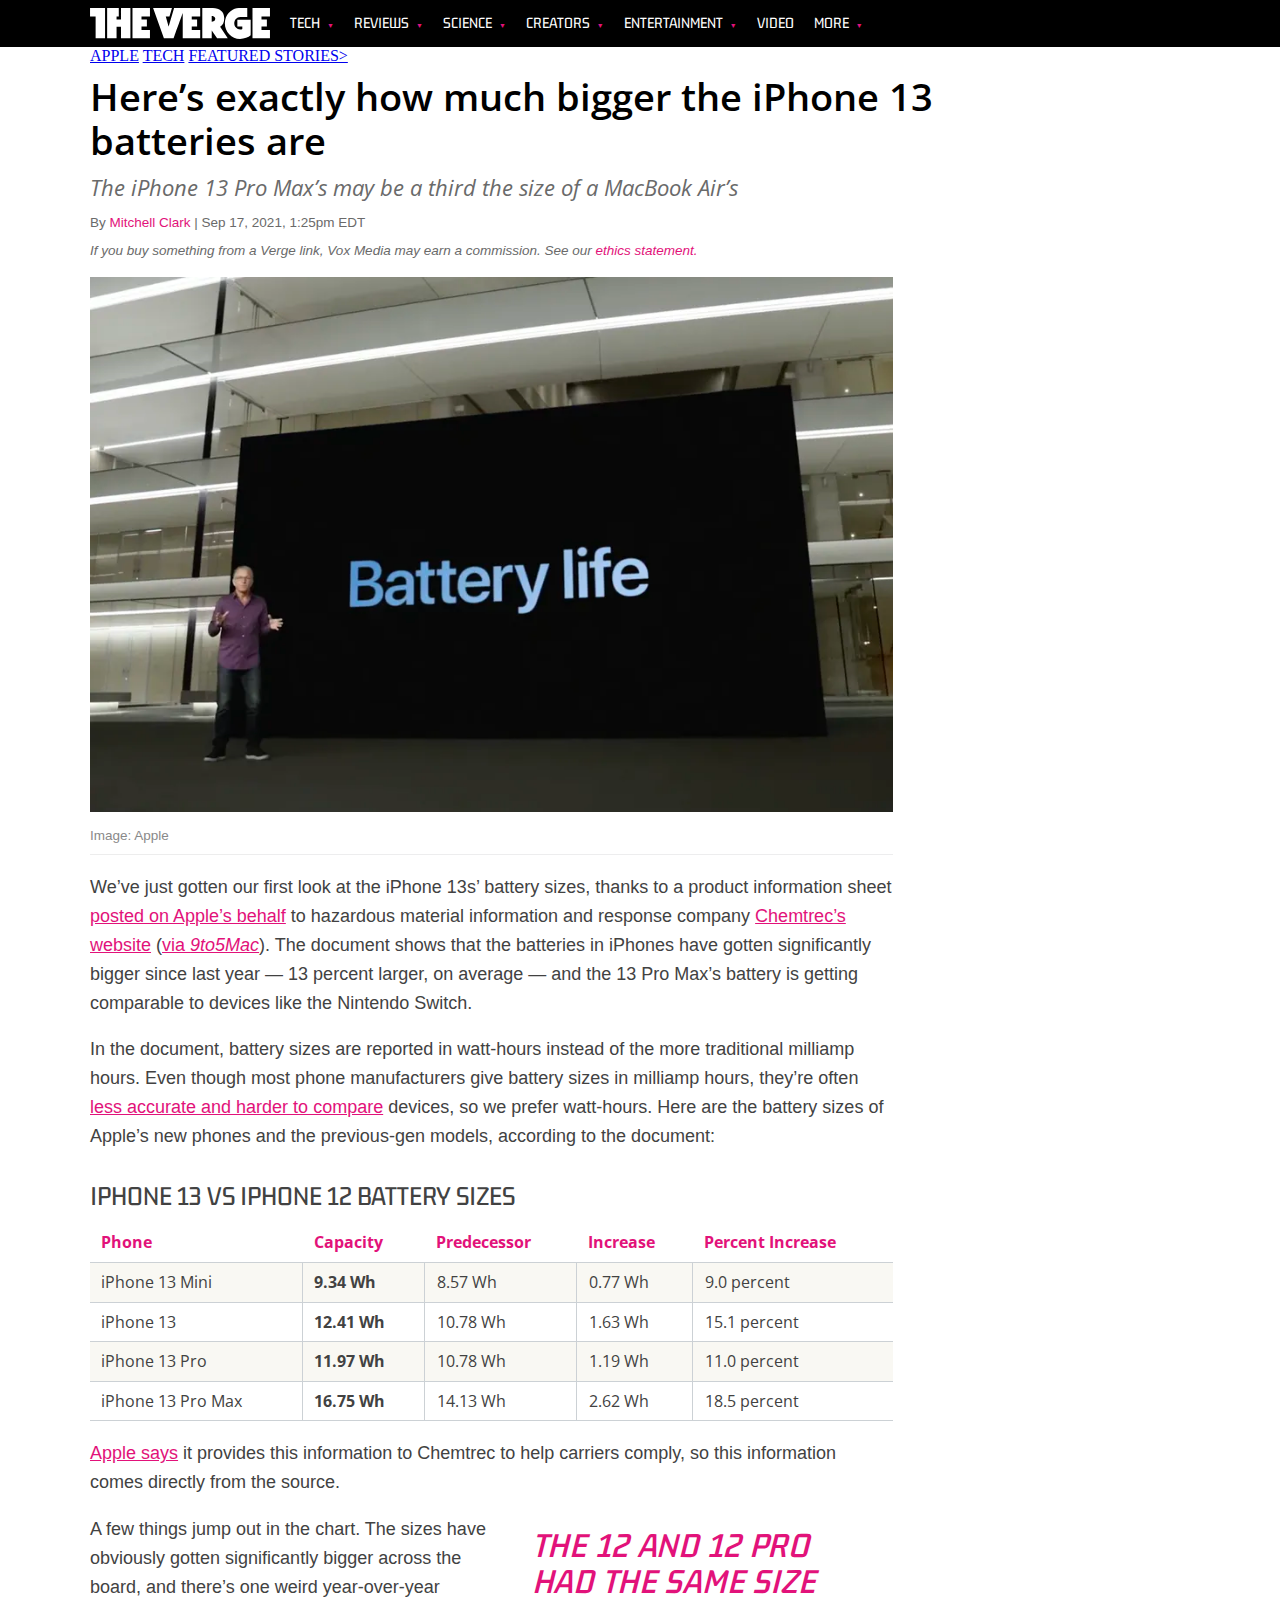
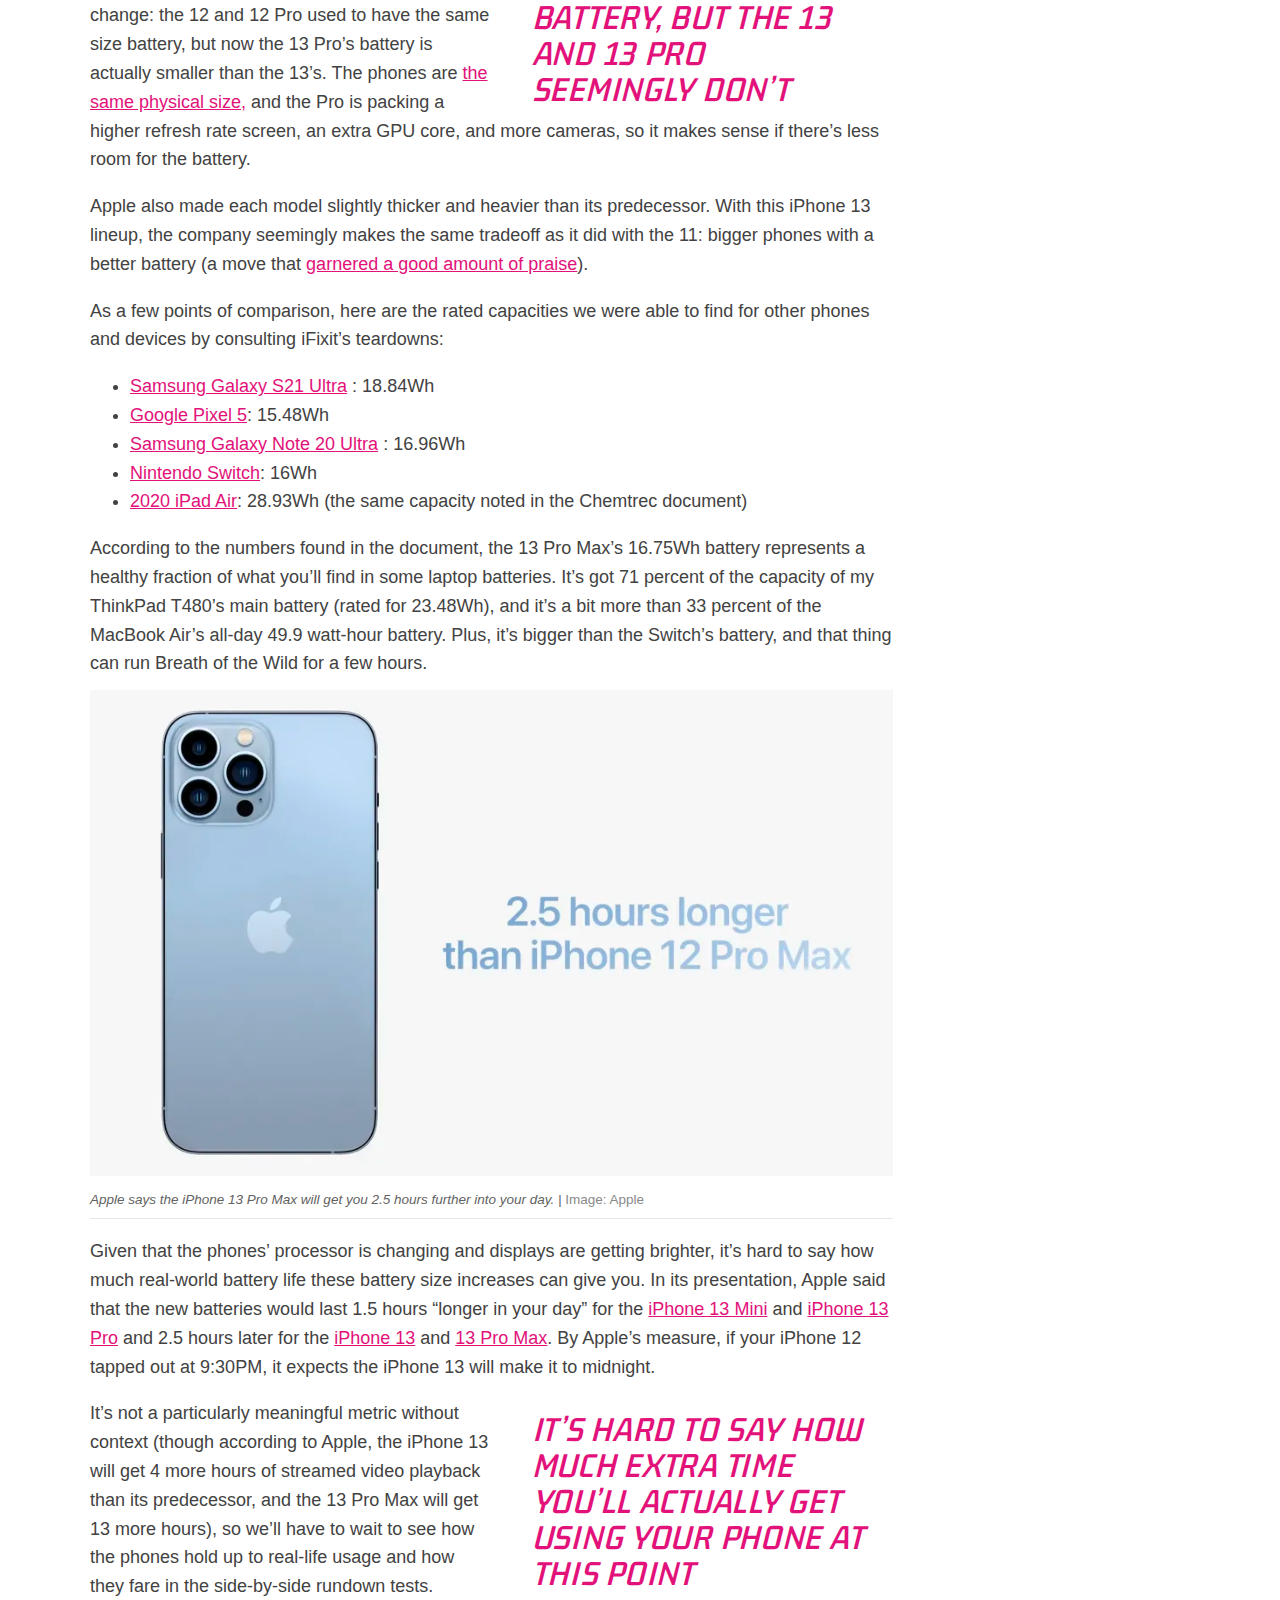
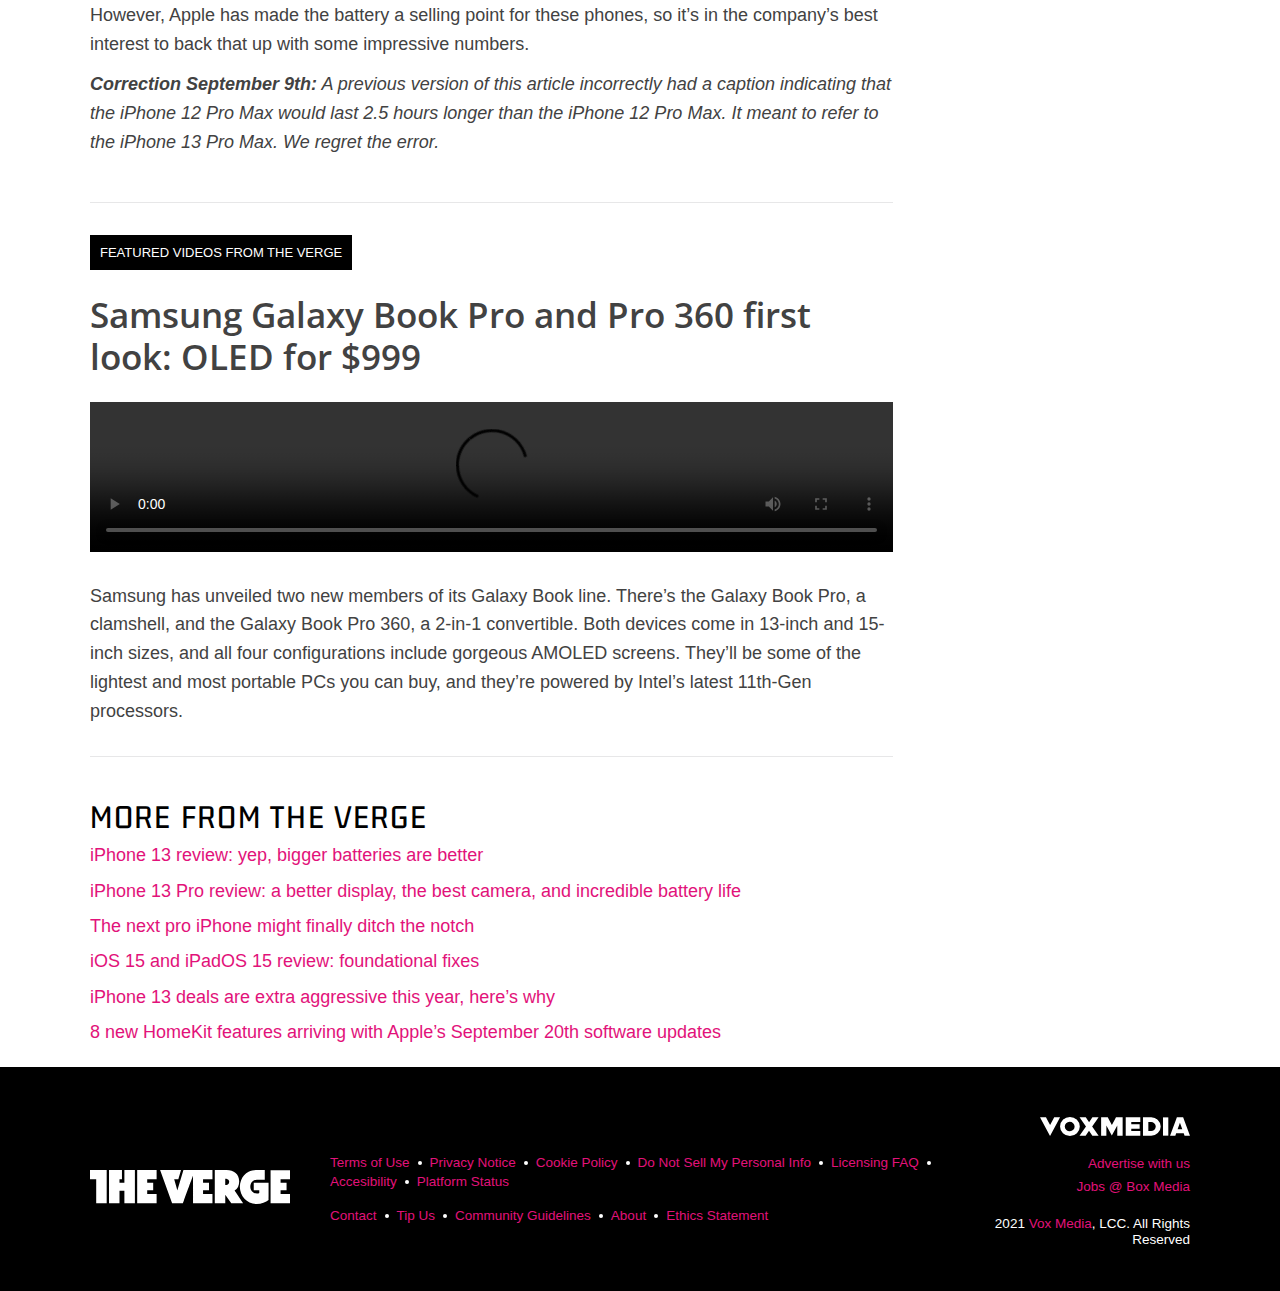
==== commit 27b5ce8f: "added style to index.html" ====
--- a/news-2.html
+++ b/news-2.html
@@ -233,10 +233,10 @@
         </nav>
     </header>
     <main>
-        <div id="links">
+        <div class="links">
             <span><a href=#>APPLE</a></span>
             <span><a href=#>TECH</a></span>
-            <span><a href=#>FEATURED STORIES</a></span>
+            <span><a href=#>FEATURED STORIES></a></span>
         </div>
         <article>
             <h1 class="title">Here’s exactly how much bigger the iPhone 13 batteries are</h1>
--- a/styles.css
+++ b/styles.css
@@ -28,7 +28,7 @@
 }
 
 article p {
-    margin-bottom: 21.6px;
+    margin-bottom: 12px;
     line-height: 28.8px;
     font-family: Helvetica, sans-serif;
     font-size: 18px;
@@ -48,17 +48,17 @@
 
 aside {
     position: relative;
+    padding-top: 18px;
+    padding-right: 22.5px;
     margin-left: 5%;
     width: 45%;
-    letter-spacing: 0.72px;
-    line-height: 36px;
-    padding-top: 18px;
-    padding-right: 22.5px;
     float: right;
     font-family: 'Gemunu Libre', Helvetica, sans-serif;
     font-size: 36px;
     font-style: italic;
     font-weight: 600;
+    letter-spacing: 0.72px;
+    line-height: 36px;
     color: #e2127A; 
 }
 
@@ -140,7 +140,7 @@
 }
 
 #links {
-    margin-top: 16px;
+    margin-top: 40px;
 }
 
 #links a {
@@ -168,10 +168,12 @@
 
 h1.title {
     margin-top: 10px;
+    margin-bottom: 0;
     width: 80%;
 }
 
 .summary {   
+    margin-top: 12px;
     font-family: 'Open Sans', sans-serif;
     font-size: 21.6px;
     font-style: italic;
@@ -196,6 +198,7 @@
 }
 
 p.disclosure {    
+    margin-top: 6px;
     font-family: Helvetica, sans-serif;
     font-size: 13.5px;
     font-style: italic;
@@ -223,7 +226,7 @@
 .figure-1 figcaption {
     padding: 8px 0px;
     line-height: 21.6px;
-    border-bottom-color: rgb(231, 231, 232);
+    border-bottom-color: #e7e7e8;
     border-bottom-style: solid;
     border-bottom-width: 1px;
     font-family: Helvetica, sans-serif;
@@ -300,7 +303,7 @@
 
 .figure-2 figcaption {
     padding: 8px 0px;
-    border-bottom-color: rgb(231, 231, 232);
+    border-bottom-color: #e7e7e8;
     border-bottom-style: solid;
     border-bottom-width: 1px;
     line-height: 21.6px;
@@ -319,12 +322,12 @@
     margin-bottom: 40px;
     margin-block-start: 0px;
     padding-bottom: 45px;
-    border-bottom-color: rgb(231, 231, 232);
+    border-bottom-color: #e7e7e8;
     border-bottom-style: solid;
     border-bottom-width: 1px;
 }
 
-.correction strong{
+.correction strong {
     font-weight: bold;
 }
 
@@ -344,7 +347,7 @@
     font-family: 'Open Sans', Helvetica, sans-serif;
     font-weight: 600;
     font-size: 35.1562px;
-    color: rgb(66,66,66);
+    color: #424242;
 }   
 
 video {
@@ -353,11 +356,15 @@
 
 #video figcaption {
     margin-top: 25px;
+    padding-bottom: 30px;
+    border-bottom-color: #e7e7e8;
+    border-bottom-style: solid;
+    border-bottom-width: 1px;
     font-family: Helvetica, sans-serif;
     font-size: 18px;
     font-weight: 300;
     line-height: 28.8px;
-    color: rgb(66,66,66); 
+    color: #424242; 
 }
 
 .more-news-title {
@@ -438,7 +445,7 @@
     height: 4px;
     width: 4px;
     border-radius: 50%;
-    background-color: white;
+    background-color: #ffffff;
 }
 
 .voxmedia-logo {
@@ -454,7 +461,7 @@
     font-family: Helvetica, sans-serif;
     font-family: Helvetica, sans-serif;
     font-size: 13.5px;
-    color: white;
+    color: #ffffff;
 }
 
 .rights a {
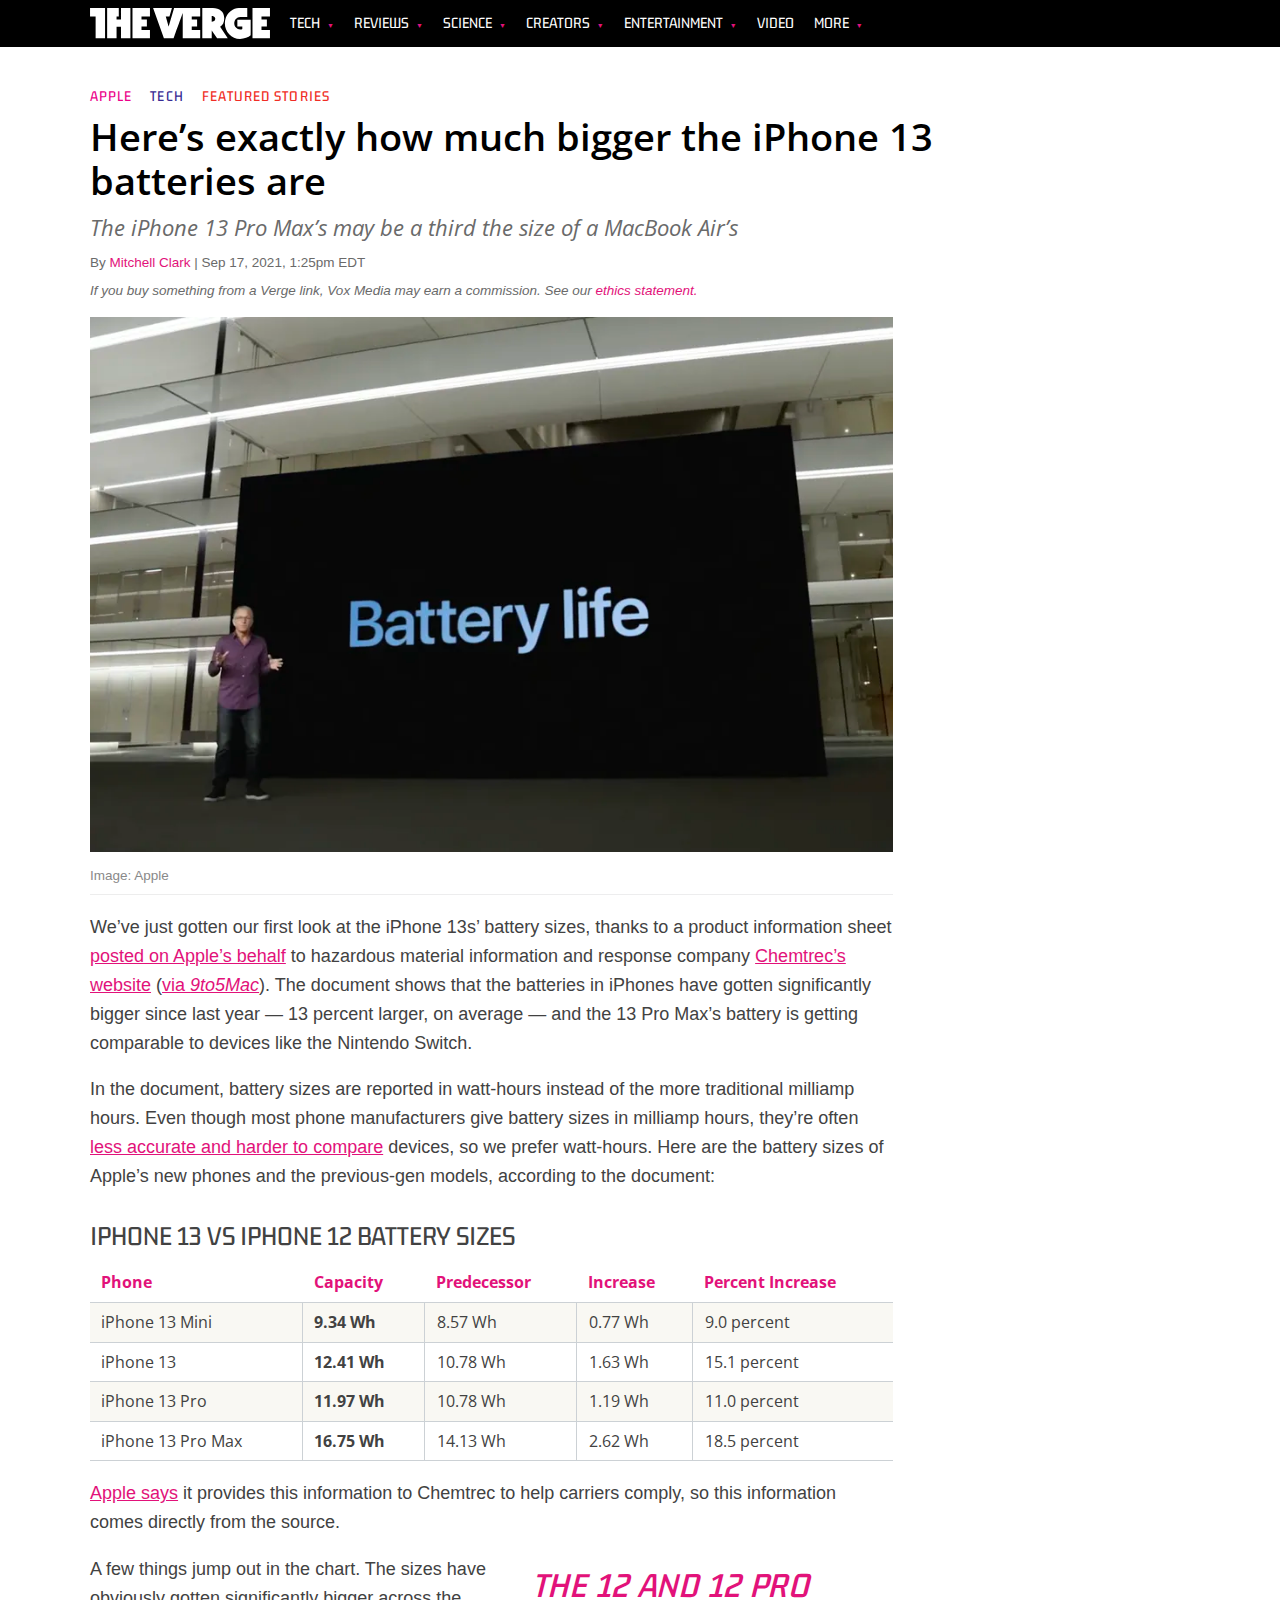
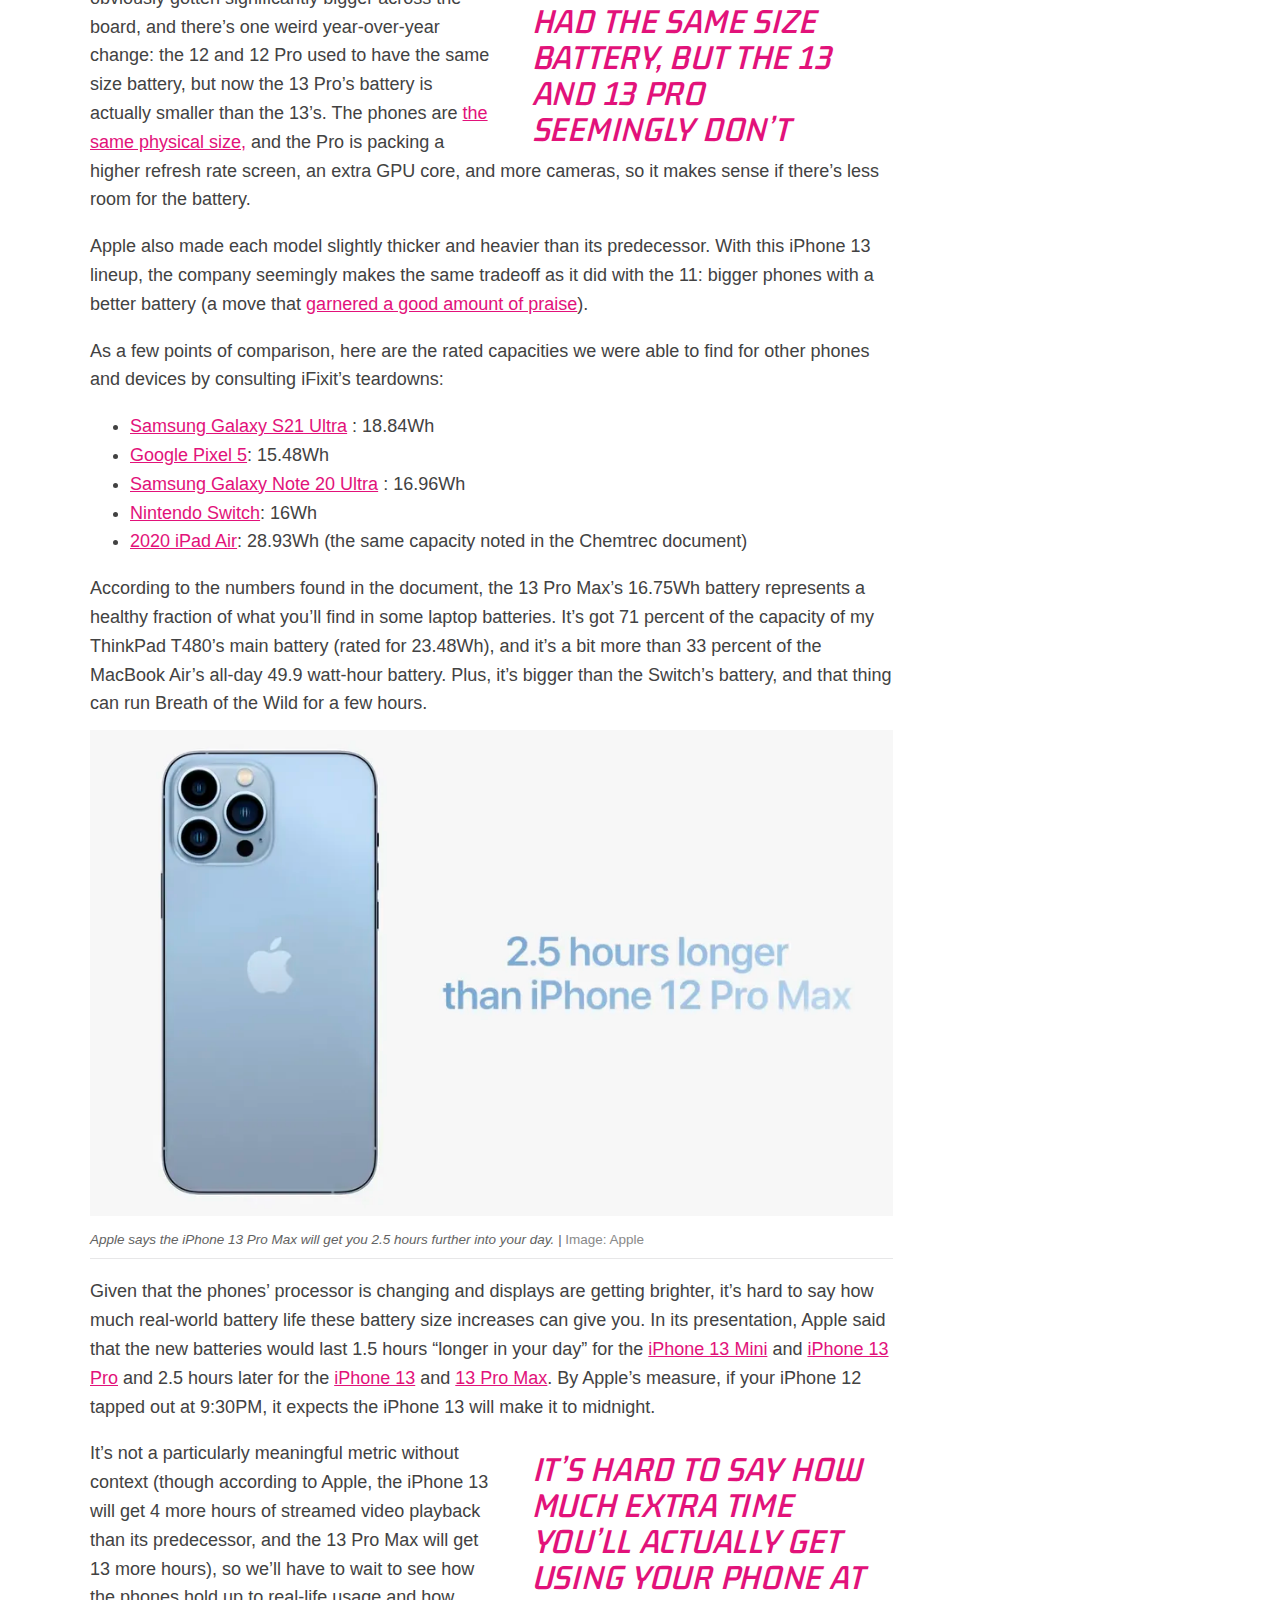
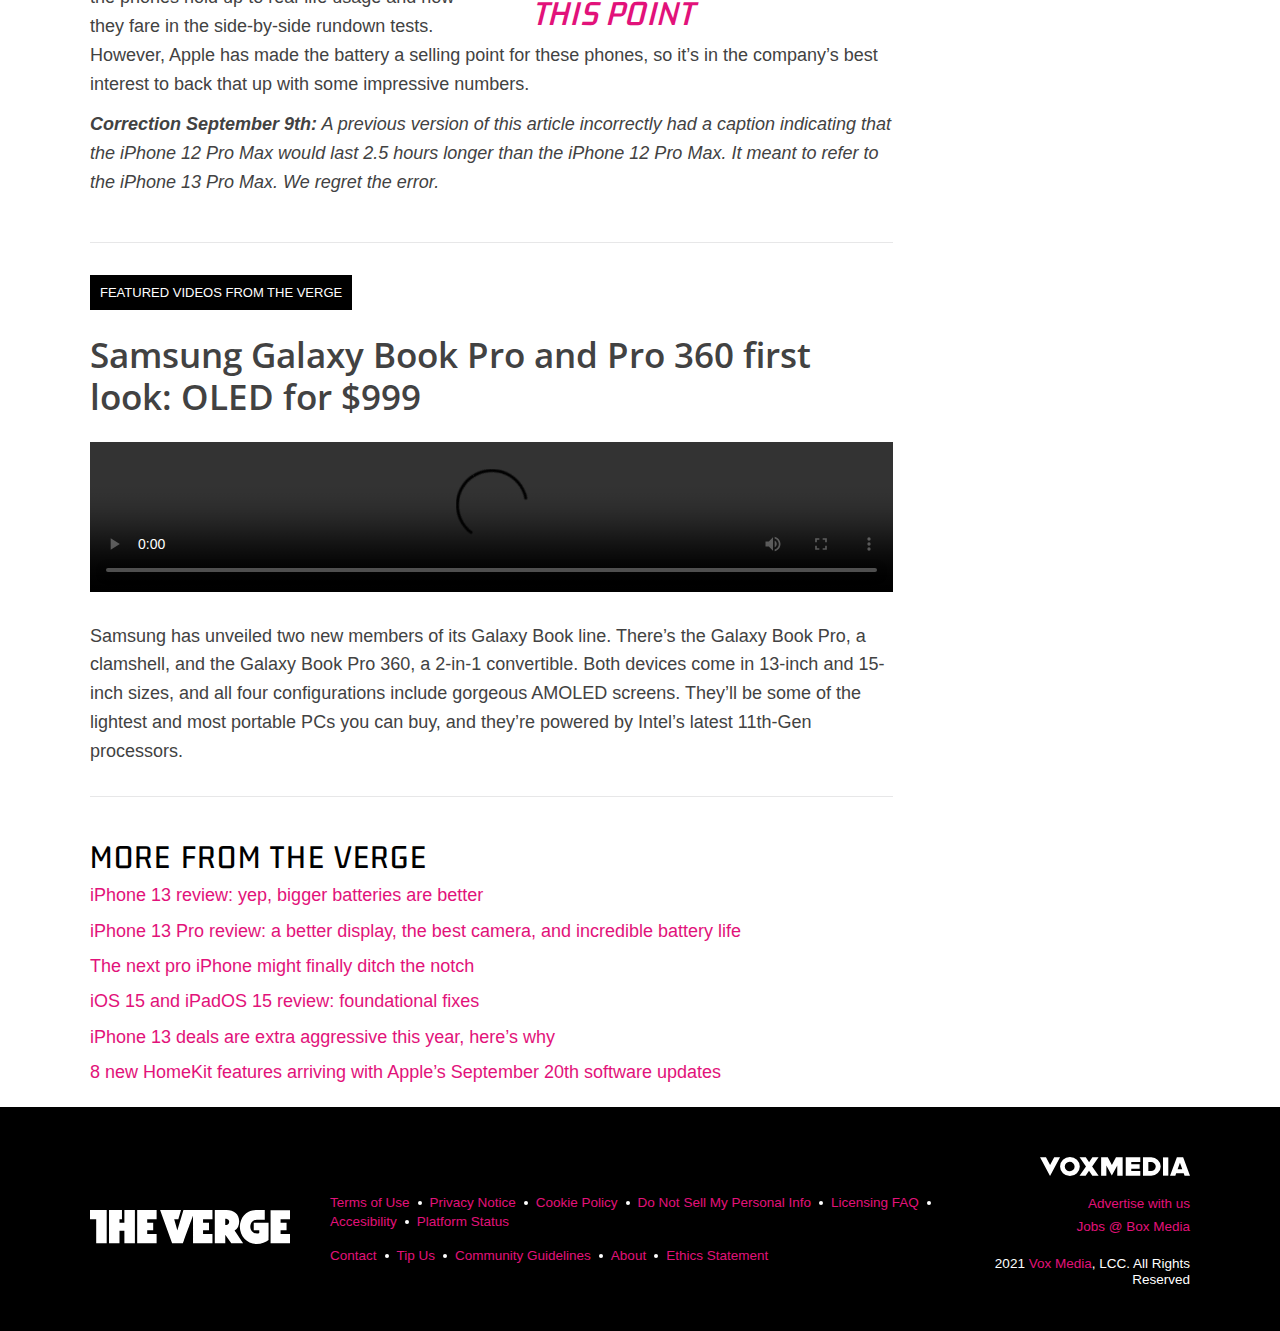
==== commit 52e9ff48: "created a new folder call css to put two files into it (normalize and style sheet)" ====
--- a/news-2.html
+++ b/news-2.html
@@ -9,8 +9,8 @@
     <link rel="preconnect" href="https://fonts.gstatic.com" crossorigin>
     <link href="https://fonts.googleapis.com/css2?family=Gemunu+Libre:wght@200;300;400;500;600;700;800&display=swap" rel="stylesheet">
     <link href="https://fonts.googleapis.com/css2?family=Open+Sans:ital,wght@0,300;0,400;0,500;0,600;0,700;0,800;1,300;1,400;1,500;1,600;1,700;1,800&display=swap" rel="stylesheet">
-    <link rel="stylesheet" href="normalize.css">
-    <link rel="stylesheet" href="styles.css">
+    <link rel="stylesheet" href="css/normalize.css">
+    <link rel="stylesheet" href="css/styles.css">
 </head>
 <body>
     <header>
@@ -236,7 +236,7 @@
         <div class="links">
             <span><a href=#>APPLE</a></span>
             <span><a href=#>TECH</a></span>
-            <span><a href=#>FEATURED STORIES></a></span>
+            <span><a href=#>FEATURED STORIES</a></span>
         </div>
         <article>
             <h1 class="title">Here’s exactly how much bigger the iPhone 13 batteries are</h1>
--- a/css/styles.css
+++ b/css/styles.css
@@ -0,0 +1,475 @@
+* {
+    box-sizing: border-box;
+}
+
+main {
+    margin: 0 auto;
+    max-width: 1100px;
+}
+
+h1 {
+    font-family: 'Open Sans', Helvetica, sans-serif;
+    font-weight: 600;
+    font-size: 38px;
+    color: #000000;  
+}
+
+h3 {
+    margin-bottom: 10.8px;
+    line-height: 33.75px;
+    font-family: 'Gemunu Libre', Helvetica, sans-serif;
+    font-size: 28.125px;
+    font-weight: 500;
+    color: #424242; 
+}
+
+figure {
+    margin: 0;
+}
+
+article p {
+    margin-bottom: 12px;
+    line-height: 28.8px;
+    font-family: Helvetica, sans-serif;
+    font-size: 18px;
+    font-weight: 300;
+    color: #424242;
+}
+
+article p a {
+    color:#e2127A;
+    cursor: pointer;
+}
+
+article p a:hover {
+    color: #a32a66fa;
+    text-decoration: none;
+}
+
+aside {
+    position: relative;
+    padding-top: 18px;
+    padding-right: 22.5px;
+    margin-left: 5%;
+    width: 45%;
+    float: right;
+    font-family: 'Gemunu Libre', Helvetica, sans-serif;
+    font-size: 36px;
+    font-style: italic;
+    font-weight: 600;
+    letter-spacing: 0.72px;
+    line-height: 36px;
+    color: #e2127A; 
+}
+
+aside q::before {
+    content: "";
+}
+
+#main-nav {
+    padding: 8px 0;
+    background-color: #000; 
+}
+
+#main-nav .logo {
+    width: 180px;
+    margin-right: 20px;
+}
+
+#main-nav a {
+    display: flex;
+    display: block;
+    align-items: center;
+    justify-content: center;
+    height: inherit;
+    background-color: #000;
+    color:#ffffff;
+    font-family: 'Gemunu Libre', Arial, Helvetica, sans-serif;
+    text-decoration: none;
+    white-space: nowrap;
+    margin-right: 20px;
+}
+
+#main-nav ul {
+    display: flex;   
+    margin: 0;
+    padding: 0;
+    list-style: none;
+}
+
+#main-nav .nav-container {
+    display: flex;
+    align-items: center;
+    max-width: 1100px;
+    margin: auto;
+}
+
+#main-nav li {
+    text-align: center;
+    position: relative;
+    width: 100%;
+}
+
+#main-nav li:hover .submenu > li {
+    display: block;
+    top: 0px
+}
+
+.submenu li {
+    display: none;
+    position: absolute;
+    width: 100%;
+    min-width: 150px;
+}
+
+.submenu {
+    display: flex;
+    flex-direction: column;
+    position: absolute;
+    width: 100%;
+}
+
+.arrow {
+    margin-left: 4px;
+    font-size: 7px;
+    color: #e2127A;
+}
+
+.arrow:hover {
+    color:#ffffff
+}
+
+.links {
+    margin-top: 40px;
+}
+
+.links a {
+    padding-top: 8px;
+    padding-right: 14px;
+    font-family: 'Gemunu Libre', Helvetica, sans-serif;
+    font-size: 15.3px;
+    font-weight: 500;
+    line-height: 15.3px;
+    letter-spacing: 1.071px;
+    text-decoration: none;
+}
+
+.links span:nth-child(1) a {
+    color: #EC008A;
+}
+
+.links span:nth-child(2) a {
+    color: #372b94;
+}
+
+.links span:nth-child(3) a {
+    color: #f02d25;
+}
+
+h1.title {
+    margin-top: 10px;
+    margin-bottom: 0;
+    width: 80%;
+}
+
+.summary {   
+    margin-top: 12px;
+    font-family: 'Open Sans', sans-serif;
+    font-size: 21.6px;
+    font-style: italic;
+    font-weight: 400;
+    color: #6A6A6A;
+}
+
+.author-container {    
+    font-family: Helvetica, sans-serif;
+    font-size: 13.5px;
+    font-weight: 300;
+    color: #6A6A6A;
+}
+
+.author-container a {
+    text-decoration: none;
+    color: #e2127A;
+}
+
+.author-container a:hover {
+    color: #a32a66fa;
+}
+
+p.disclosure {    
+    margin-top: 6px;
+    font-family: Helvetica, sans-serif;
+    font-size: 13.5px;
+    font-style: italic;
+    font-weight: 400;
+    color: #6A6A6A;
+}
+
+p.disclosure a {
+    text-decoration: none;
+    color: #e2127A;
+}
+
+p.disclosure a:hover {
+    color:#e2127A;
+}
+
+.container {
+    width: 73%;
+}
+
+.figure-1 img {
+    width: 100%;
+}
+
+.figure-1 figcaption {
+    padding: 8px 0px;
+    line-height: 21.6px;
+    border-bottom-color: #e7e7e8;
+    border-bottom-style: solid;
+    border-bottom-width: 1px;
+    font-family: Helvetica, sans-serif;
+    font-size: 13.5px;       
+    color: #626262;
+    opacity: 0.75;
+}
+
+#table {
+    text-align: left;
+    width: 100%;
+    border-collapse: collapse;
+    font-family: 'Open Sans', sans-serif;
+    font-feature-settings: "tnum";
+    font-size: 16px; 
+}
+
+#table tbody tr:nth-child(odd) {
+    background-color: #f9f8f3ff;
+}
+
+#table th, #table td {
+    padding: 10.125px 11.25px;
+    border: 1px solid #ccd1d5;
+}
+
+#table th {
+    border: none;
+    font-weight: 700;
+    color: #e2127A; 
+}
+
+#table td {    
+    font-weight: 400;
+    color: #424242;
+}
+
+#table tbody tr td:first-child {
+    border-left: none;
+}
+
+#table tbody tr td:last-child {
+    border-right: none;
+}
+
+#table tbody tr td:nth-child(2) {
+    font-weight: bold;
+}
+
+ul.phones {
+    line-height: 28.8px;
+    font-family: Helvetica, sans-serif;
+    font-size: 18px;
+    font-weight: 300;
+    color: #424242;
+}
+
+.phones li a {
+    line-height: 28.8px;
+    font-family: Helvetica, sans-serif;
+    font-size: 18px;
+    font-weight: 300;
+    color: #e2127A;
+}
+
+.phones a:hover {
+    color: #a32a66fa;
+    text-decoration: none;
+}
+    
+.figure-2 img {
+    width: 100%;
+}
+
+.figure-2 figcaption {
+    padding: 8px 0px;
+    border-bottom-color: #e7e7e8;
+    border-bottom-style: solid;
+    border-bottom-width: 1px;
+    line-height: 21.6px;
+    font-family: Helvetica, sans-serif;
+    font-size: 13.5px;
+    font-style: italic; 
+    color: #626262;
+}
+
+.figure-2 figcaption span {
+    font-style: normal;
+    opacity: 0.75;    
+}
+
+p.correction {
+    margin-bottom: 40px;
+    margin-block-start: 0px;
+    padding-bottom: 45px;
+    border-bottom-color: #e7e7e8;
+    border-bottom-style: solid;
+    border-bottom-width: 1px;
+}
+
+.correction strong {
+    font-weight: bold;
+}
+
+span.box-title {
+    padding: 10px;
+    margin-bottom: 15px;
+    background-color: #000000;
+    line-height: 20.8px;
+    font-family: Helvetica, sans-serif;
+    font-size: 13px;
+    color: #ffffff;        
+}
+
+h2.video-title {
+    margin-bottom: 25px;
+    line-height: 42.1875px;
+    font-family: 'Open Sans', Helvetica, sans-serif;
+    font-weight: 600;
+    font-size: 35.1562px;
+    color: #424242;
+}   
+
+video {
+    width: 100%;
+}
+
+#video figcaption {
+    margin-top: 25px;
+    padding-bottom: 30px;
+    border-bottom-color: #e7e7e8;
+    border-bottom-style: solid;
+    border-bottom-width: 1px;
+    font-family: Helvetica, sans-serif;
+    font-size: 18px;
+    font-weight: 300;
+    line-height: 28.8px;
+    color: #424242; 
+}
+
+.more-news-title {
+    padding-top: 12px;
+    padding-right: 8px;
+    margin-bottom:1px;
+    font-family: 'Gemunu Libre', Helvetica, sans-serif;
+    font-size: 34.2px;
+    font-weight: 500;
+    letter-spacing: 1.71px;
+}
+
+ul.more-news {
+    margin-top:2px;
+    padding: 0;
+    list-style: none;    
+}
+
+.more-news li {
+    padding: 8px 0px;
+    list-style: none;
+}
+.more-news a {
+    font-family: Helvetica, sans-serif;
+    font-size: 18px;
+    font-weight: 400;
+    line-height: 18px;
+    text-decoration: none;
+    color: #e2127A;
+}
+
+.more-news a:hover {
+    color: #a32a66fa
+}
+
+footer {
+    width: 100%;
+    padding: 50px 0 30px;
+    background-color: #000000;
+}
+
+.footer-container {
+    display: flex;
+    justify-content: space-between;
+    align-items: center;
+    margin: 0 auto;
+    max-width: 1100px;
+}
+
+.footer-logo {
+    width: 200px;
+}
+
+.footer-list {
+    flex-grow: 1;
+}
+
+.footer-list li {
+    display: inline;
+    padding-right: 4px;
+}
+
+.footer-list a {
+    font-family: Helvetica, sans-serif;
+    font-size: 13.5px;
+    text-decoration: none;
+    color: #e2127A;
+}
+
+.footer-list a:hover {
+    color:#690f3c;
+}
+
+.dot {
+    display: inline-block;
+    margin-bottom: 2px;
+    margin-left: 4px;
+    height: 4px;
+    width: 4px;
+    border-radius: 50%;
+    background-color: #ffffff;
+}
+
+.voxmedia-logo {
+    width: 150px;
+    margin-bottom: 8px;
+}
+
+.rights {
+    display: flex;
+    flex-direction: column;
+    align-items: flex-end;
+    text-align: right;
+    font-family: Helvetica, sans-serif;
+    font-family: Helvetica, sans-serif;
+    font-size: 13.5px;
+    color: #ffffff;
+}
+
+.rights a {
+    margin-bottom: 8px;
+    text-decoration: none;
+    color: #e2127A;
+}
+
+.rights a:hover {
+    color:#690f3c;
+}